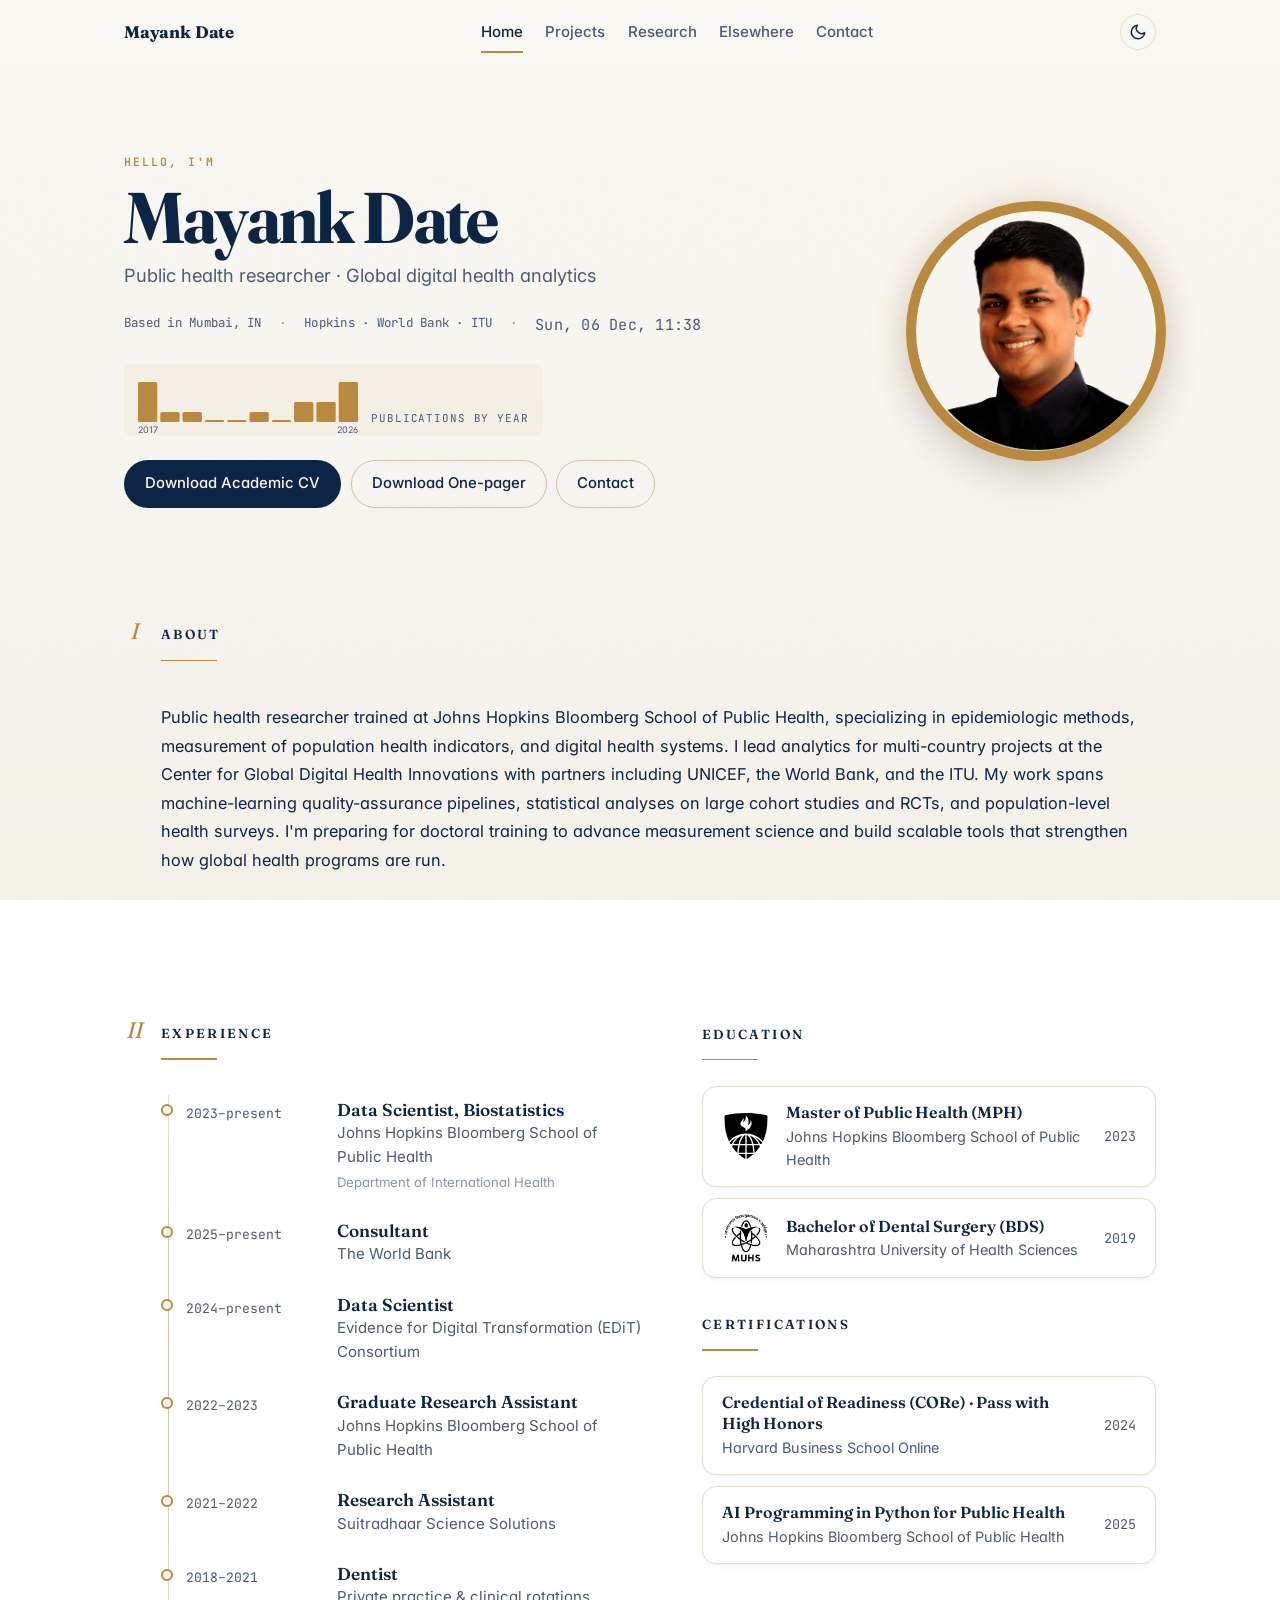
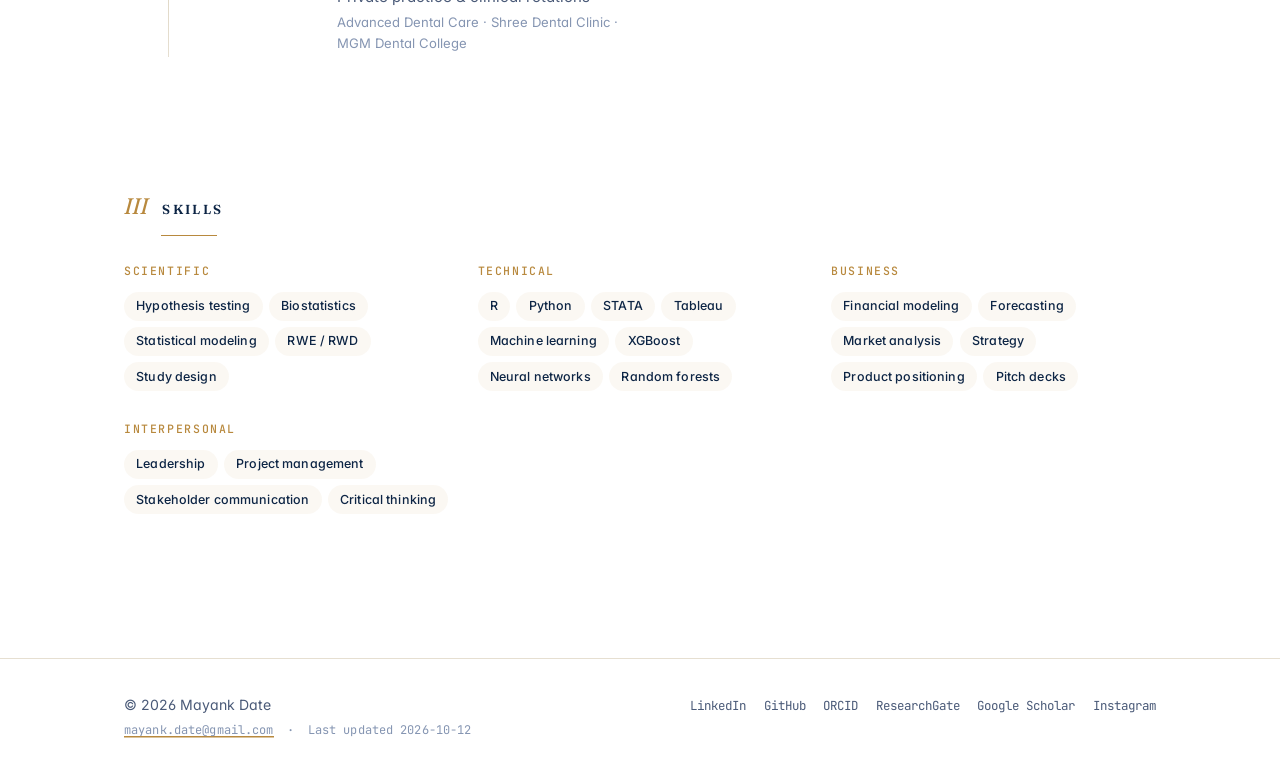
==== index.html @ 4f752826 "Elsewhere NEw" ====
<!doctype html>
<html lang="en" data-theme="auto">
<head>
  <meta charset="utf-8" />
  <meta name="viewport" content="width=device-width, initial-scale=1" />
  <title>Mayank Date · Public health researcher · Global digital health analytics</title>
  <meta name="description" content="Public health researcher · Global digital health analytics" />

  <!-- OpenGraph / social -->
  <meta property="og:title" content="Mayank Date" />
  <meta property="og:description" content="Public health researcher · Global digital health analytics" />
  <meta property="og:type" content="profile" />
  <meta property="og:url" content="https://mayankdate.github.io" />

  <!-- Favicon: SVG preferred (crisp at any size), .ico fallback, Apple touch -->
  <link rel="icon" type="image/svg+xml" href="/assets/favicon.svg" />
  <link rel="icon" type="image/x-icon" href="/assets/favicon.ico" sizes="any" />
  <link rel="apple-touch-icon" href="/assets/apple-touch-icon.png" />
  <meta name="theme-color" content="#0D2545" />

  <!-- Fonts: Fraunces (serif) + Inter (sans) + JetBrains Mono (metadata) -->
  <link rel="preconnect" href="https://fonts.googleapis.com" />
  <link rel="preconnect" href="https://fonts.gstatic.com" crossorigin />
  <link href="https://fonts.googleapis.com/css2?family=Fraunces:ital,opsz,wght,SOFT,WONK@0,9..144,400;0,9..144,600;0,9..144,700;1,9..144,400&family=Inter:wght@400;500;600;700&family=JetBrains+Mono:wght@400;500&display=swap" rel="stylesheet" />

  <link rel="stylesheet" href="/static/style.css" />
  <!-- Prevent light-mode flash on first paint -->
  <script>
    (function () {
      try {
        var saved = localStorage.getItem('theme');
        if (saved === 'light' || saved === 'dark') {
          document.documentElement.setAttribute('data-theme', saved);
        }
      } catch (e) {}
    })();
  </script>
</head>
<body>

  <header class="site-header">
    <div class="container header-row">
      <a class="brand" href="/">Mayank Date</a>
      <nav class="nav" aria-label="Primary">
        <a href="/" aria-current="page">Home</a>
        <a href="/projects.html" >Projects</a>
        <a href="/research.html" >Research</a>
        <a href="/elsewhere.html" >Elsewhere</a>
        <a href="/contact.html" >Contact</a>
      </nav>
      <button class="theme-toggle" type="button" aria-label="Toggle color theme" title="Toggle color theme">
        <svg class="icon-sun" width="18" height="18" viewBox="0 0 24 24" fill="none" stroke="currentColor" stroke-width="2" stroke-linecap="round" stroke-linejoin="round" aria-hidden="true"><circle cx="12" cy="12" r="4"/><path d="M12 2v2M12 20v2M4.93 4.93l1.41 1.41M17.66 17.66l1.41 1.41M2 12h2M20 12h2M4.93 19.07l1.41-1.41M17.66 6.34l1.41-1.41"/></svg>
        <svg class="icon-moon" width="18" height="18" viewBox="0 0 24 24" fill="none" stroke="currentColor" stroke-width="2" stroke-linecap="round" stroke-linejoin="round" aria-hidden="true"><path d="M21 12.79A9 9 0 1 1 11.21 3 7 7 0 0 0 21 12.79z"/></svg>
      </button>
    </div>
  </header>

  <main>

<section class="hero container">
  <div class="hero-text">
    <p class="eyebrow">Hello, I'm</p>
    <h1 class="display">Mayank Date</h1>
    <p class="lede">Public health researcher · Global digital health analytics</p>
    <div class="hero-meta">
      <span>Based in Mumbai, IN</span>
      <span class="dot">·</span>
      <span>Hopkins · World Bank · ITU</span>
        <span class="dot">·</span>
        <span class="live-clock" data-tz="Asia/Kolkata">—</span>
    </div>
      <div class="sparkline" aria-label="Publications per year">
        <svg width="220" height="50" viewBox="0 0 220 50" xmlns="http://www.w3.org/2000/svg"><title>Publications by year, 2017–2026</title><rect x="0.0" y="10.0" width="19.3" height="40.0" rx="1.5" fill="var(--gold)"/><rect x="22.3" y="40.0" width="19.3" height="10.0" rx="1.5" fill="var(--gold)"/><rect x="44.6" y="40.0" width="19.3" height="10.0" rx="1.5" fill="var(--gold)"/><rect x="66.9" y="48.0" width="19.3" height="2.0" rx="1.5" fill="var(--gold)"/><rect x="89.2" y="48.0" width="19.3" height="2.0" rx="1.5" fill="var(--gold)"/><rect x="111.5" y="40.0" width="19.3" height="10.0" rx="1.5" fill="var(--gold)"/><rect x="133.8" y="48.0" width="19.3" height="2.0" rx="1.5" fill="var(--gold)"/><rect x="156.1" y="30.0" width="19.3" height="20.0" rx="1.5" fill="var(--gold)"/><rect x="178.4" y="30.0" width="19.3" height="20.0" rx="1.5" fill="var(--gold)"/><rect x="200.7" y="10.0" width="19.3" height="40.0" rx="1.5" fill="var(--gold)"/><text x="0" y="61" font-size="9" fill="var(--text-muted)" font-family="Inter, sans-serif">2017</text><text x="220" y="61" text-anchor="end" font-size="9" fill="var(--text-muted)" font-family="Inter, sans-serif">2026</text></svg>
        <span class="sparkline-caption">Publications by year</span>
      </div>
    <div class="hero-cta">
        <a class="btn btn-primary"
           href="assets/Mayank Date_Academic_CV_Full.pdf" download>Download Academic CV</a>
        <a class="btn btn-ghost"
           href="assets/Mayank Date_Resume_1page.pdf" download>Download One-pager</a>
      <a class="btn btn-ghost" href="/contact.html">Contact</a>
    </div>
  </div>
  <div class="hero-photo">
    <img src="assets/photo_noring.png" alt="Portrait of Mayank Date" />
  </div>
</section>

<section class="section container">
  <h2 class="section-h">About</h2>
  <div class="rule-gold"></div>
  <div class="about-box">
    <div class="prose"><p>Public health researcher trained at Johns Hopkins Bloomberg School of Public Health, specializing in epidemiologic methods, measurement of population health indicators, and digital health systems. I lead analytics for multi-country projects at the Center for Global Digital Health Innovations with partners including UNICEF, the World Bank, and the ITU. My work spans machine-learning quality-assurance pipelines, statistical analyses on large cohort studies and RCTs, and population-level health surveys. I'm preparing for doctoral training to advance measurement science and build scalable tools that strengthen how global health programs are run.</p></div>
  </div>
</section>

<section class="section container home-split">
  <div class="home-split-main">
    <h2 class="section-h">Experience</h2>
    <div class="rule-gold"></div>
    <ol class="timeline">
        <li class="timeline-item">
          <span class="timeline-dot" aria-hidden="true"></span>
          <div class="timeline-years">
            2023–present          </div>
          <div class="timeline-body">
            <div class="timeline-role">Data Scientist, Biostatistics</div>
            <div class="timeline-org">Johns Hopkins Bloomberg School of Public Health</div>
              <div class="timeline-sub">Department of International Health</div>
          </div>
        </li>
        <li class="timeline-item">
          <span class="timeline-dot" aria-hidden="true"></span>
          <div class="timeline-years">
            2025–present          </div>
          <div class="timeline-body">
            <div class="timeline-role">Consultant</div>
            <div class="timeline-org">The World Bank</div>
          </div>
        </li>
        <li class="timeline-item">
          <span class="timeline-dot" aria-hidden="true"></span>
          <div class="timeline-years">
            2024–present          </div>
          <div class="timeline-body">
            <div class="timeline-role">Data Scientist</div>
            <div class="timeline-org">Evidence for Digital Transformation (EDiT) Consortium</div>
          </div>
        </li>
        <li class="timeline-item">
          <span class="timeline-dot" aria-hidden="true"></span>
          <div class="timeline-years">
            2022–2023          </div>
          <div class="timeline-body">
            <div class="timeline-role">Graduate Research Assistant</div>
            <div class="timeline-org">Johns Hopkins Bloomberg School of Public Health</div>
          </div>
        </li>
        <li class="timeline-item">
          <span class="timeline-dot" aria-hidden="true"></span>
          <div class="timeline-years">
            2021–2022          </div>
          <div class="timeline-body">
            <div class="timeline-role">Research Assistant</div>
            <div class="timeline-org">Suitradhaar Science Solutions</div>
          </div>
        </li>
        <li class="timeline-item">
          <span class="timeline-dot" aria-hidden="true"></span>
          <div class="timeline-years">
            2018–2021          </div>
          <div class="timeline-body">
            <div class="timeline-role">Dentist</div>
            <div class="timeline-org">Private practice & clinical rotations</div>
              <div class="timeline-sub">Advanced Dental Care · Shree Dental Clinic · MGM Dental College</div>
          </div>
        </li>
    </ol>
  </div>

  <aside class="home-split-side">
    <h2 class="section-h">Education</h2>
    <div class="rule-gold"></div>
    <ul class="cred-list">
        <li class="cred">
          <div class="cred-logo invert-on-dark">
            <img src="assets/logos/jhu-shield-black.svg" alt="" />
          </div>
          <div class="cred-body">
            <div class="cred-title">Master of Public Health (MPH)</div>
            <div class="cred-inst">Johns Hopkins Bloomberg School of Public Health</div>
          </div>
          <div class="cred-year">2023</div>
        </li>
        <li class="cred">
          <div class="cred-logo invert-on-dark">
            <img src="assets/logos/muhs-black.png" alt="" />
          </div>
          <div class="cred-body">
            <div class="cred-title">Bachelor of Dental Surgery (BDS)</div>
            <div class="cred-inst">Maharashtra University of Health Sciences</div>
          </div>
          <div class="cred-year">2019</div>
        </li>
    </ul>

    <h2 class="section-h section-h-spaced">Certifications</h2>
    <div class="rule-gold"></div>
    <ul class="cred-list cred-list-nologo">
        <li class="cred">
          <div class="cred-body">
            <div class="cred-title">Credential of Readiness (CORe) · Pass with High Honors</div>
            <div class="cred-inst">Harvard Business School Online</div>
          </div>
          <div class="cred-year">2024</div>
        </li>
        <li class="cred">
          <div class="cred-body">
            <div class="cred-title">AI Programming in Python for Public Health</div>
            <div class="cred-inst">Johns Hopkins Bloomberg School of Public Health</div>
          </div>
          <div class="cred-year">2025</div>
        </li>
    </ul>
  </aside>
</section>

<section class="section container">
  <h2 class="section-h">Skills</h2>
  <div class="rule-gold"></div>
  <div class="skills-grid">
      <div class="skills-group">
        <h3 class="skills-group-h">Scientific</h3>
        <ul class="chips">
            <li class="chip">Hypothesis testing</li>
            <li class="chip">Biostatistics</li>
            <li class="chip">Statistical modeling</li>
            <li class="chip">RWE / RWD</li>
            <li class="chip">Study design</li>
        </ul>
      </div>
      <div class="skills-group">
        <h3 class="skills-group-h">Technical</h3>
        <ul class="chips">
            <li class="chip">R</li>
            <li class="chip">Python</li>
            <li class="chip">STATA</li>
            <li class="chip">Tableau</li>
            <li class="chip">Machine learning</li>
            <li class="chip">XGBoost</li>
            <li class="chip">Neural networks</li>
            <li class="chip">Random forests</li>
        </ul>
      </div>
      <div class="skills-group">
        <h3 class="skills-group-h">Business</h3>
        <ul class="chips">
            <li class="chip">Financial modeling</li>
            <li class="chip">Forecasting</li>
            <li class="chip">Market analysis</li>
            <li class="chip">Strategy</li>
            <li class="chip">Product positioning</li>
            <li class="chip">Pitch decks</li>
        </ul>
      </div>
      <div class="skills-group">
        <h3 class="skills-group-h">Interpersonal</h3>
        <ul class="chips">
            <li class="chip">Leadership</li>
            <li class="chip">Project management</li>
            <li class="chip">Stakeholder communication</li>
            <li class="chip">Critical thinking</li>
        </ul>
      </div>
  </div>
</section>


  </main>

  <footer class="site-footer">
    <div class="container footer-row">
      <div class="footer-left">
        <div>&copy; 2026 Mayank Date</div>
        <div class="footer-meta">
          <a href="mailto:mayank.date@gmail.com">mayank.date@gmail.com</a>
          <span class="dot">·</span>
          <span>Last updated 2026-10-12</span>
        </div>
      </div>
      <nav class="footer-socials" aria-label="Social">
          <a href="https://linkedin.com/in/mayankdate" target="_blank" rel="me noopener noreferrer" aria-label="LinkedIn">LinkedIn</a>
          <a href="https://github.com/mayankdate" target="_blank" rel="me noopener noreferrer" aria-label="GitHub">GitHub</a>
          <a href="https://orcid.org/0009-0001-0863-5428" target="_blank" rel="me noopener noreferrer" aria-label="ORCID">ORCID</a>
          <a href="https://www.researchgate.net/profile/Mayank-Date" target="_blank" rel="me noopener noreferrer" aria-label="ResearchGate">ResearchGate</a>
          <a href="https://scholar.google.com/citations?user=mayankdate" target="_blank" rel="me noopener noreferrer" aria-label="Google Scholar">Google Scholar</a>
          <a href="https://www.instagram.com/mayank.date" target="_blank" rel="me noopener noreferrer" aria-label="Instagram">Instagram</a>
      </nav>
    </div>
  </footer>

  <script src="/static/theme.js"></script>
  <script src="/static/clock.js"></script>
  <script>
    // Scroll-aware header: adds a hairline border once scrolled past the top.
    (function () {
      var hdr = document.querySelector('.site-header');
      if (!hdr) return;
      function onScroll() {
        if (window.scrollY > 8) hdr.classList.add('is-scrolled');
        else hdr.classList.remove('is-scrolled');
      }
      onScroll();
      window.addEventListener('scroll', onScroll, { passive: true });
    })();
  </script>
</body>
</html>
---- static/style.css ----
/* ==========================================================================
   mayankdate.github.io  —  design system (v2 · editorial tech)
   Serif-forward with mono metadata and quiet gold throughlines.
   Fraunces (display + headings + author) · Inter (body + UI) · JetBrains Mono
   (metadata — years, labels, numeric data, DOIs).
   Hopkins-adjacent navy & cream, warm bronze gold accent.
   ========================================================================== */

/* ---------- COLOR + TOKEN SYSTEM ----------------------------------------- */

:root {
  /* Light mode (default) */
  --bg:            #FAF8F3;
  --bg-grad-top:   #FBF9F4;
  --bg-grad-bot:   #F6F3EB;
  --surface:      #FFFFFF;
  --surface-sunk: #F3EFE4;
  --text:         #0D2545;
  --text-muted:   #4A5A78;
  --text-faint:   #8595B2;
  --gold:         #B8893E;
  --gold-deep:    #8E6929;
  --gold-soft:    rgba(184, 137, 62, 0.14);
  --gold-ghost:   rgba(184, 137, 62, 0.06);
  --green:        #2E6B4F;
  --green-soft:   rgba(46, 107, 79, 0.12);
  --rule:         #E6DFD1;
  --rule-strong:  #CFC3A6;
  --card-shadow:  0 1px 2px rgba(13, 37, 69, 0.04),
                  0 2px 8px rgba(13, 37, 69, 0.03);
  --card-shadow-hover:
                  0 1px 2px rgba(13, 37, 69, 0.06),
                  0 8px 24px rgba(13, 37, 69, 0.08),
                  0 0 0 1px var(--gold);

  /* Fonts */
  --serif: "Fraunces", "Source Serif Pro", Georgia, serif;
  --sans:  "Inter", -apple-system, BlinkMacSystemFont, "Segoe UI", sans-serif;
  --mono:  "JetBrains Mono", ui-monospace, "SF Mono", Menlo, Consolas, monospace;

  /* Layout */
  --container-w:  1080px;
  --radius:       14px;
  --radius-sm:    8px;
  --radius-lg:    20px;

  /* Rhythm */
  --section-y:    4rem;
}

:root[data-theme="dark"] {
  --bg:           #0D1829;
  --bg-grad-top:  #10203A;
  --bg-grad-bot:  #0A1424;
  --surface:      #15243E;
  --surface-sunk: #0F1C32;
  --text:         #F2EEE5;
  --text-muted:   #A5B4CC;
  --text-faint:   #6B7B99;
  --gold:         #E4B86B;
  --gold-deep:    #C99A4A;
  --gold-soft:    rgba(228, 184, 107, 0.14);
  --gold-ghost:   rgba(228, 184, 107, 0.07);
  --green:        #5EA67E;
  --green-soft:   rgba(94, 166, 126, 0.14);
  --rule:         #243655;
  --rule-strong:  #3A507A;
  --card-shadow:  0 1px 2px rgba(0, 0, 0, 0.3),
                  0 2px 10px rgba(0, 0, 0, 0.22);
  --card-shadow-hover:
                  0 2px 4px rgba(0, 0, 0, 0.35),
                  0 12px 32px rgba(0, 0, 0, 0.35),
                  0 0 0 1px var(--gold);
}

@media (prefers-color-scheme: dark) {
  :root[data-theme="auto"] {
    --bg:           #0D1829;
    --bg-grad-top:  #10203A;
    --bg-grad-bot:  #0A1424;
    --surface:      #15243E;
    --surface-sunk: #0F1C32;
    --text:         #F2EEE5;
    --text-muted:   #A5B4CC;
    --text-faint:   #6B7B99;
    --gold:         #E4B86B;
    --gold-deep:    #C99A4A;
    --gold-soft:    rgba(228, 184, 107, 0.14);
    --gold-ghost:   rgba(228, 184, 107, 0.07);
    --green:        #5EA67E;
    --green-soft:   rgba(94, 166, 126, 0.14);
    --rule:         #243655;
    --rule-strong:  #3A507A;
    --card-shadow:  0 1px 2px rgba(0, 0, 0, 0.3),
                    0 2px 10px rgba(0, 0, 0, 0.22);
    --card-shadow-hover:
                    0 2px 4px rgba(0, 0, 0, 0.35),
                    0 12px 32px rgba(0, 0, 0, 0.35),
                    0 0 0 1px var(--gold);
  }
}

/* ---------- RESET + GLOBAL ----------------------------------------------- */

*, *::before, *::after { box-sizing: border-box; }
html, body { margin: 0; padding: 0; }
html { scroll-behavior: smooth; }

body {
  min-height: 100vh;
  background:
    /* Very subtle grain — barely perceptible, adds paper feel */
    url("data:image/svg+xml;utf8,<svg xmlns='http://www.w3.org/2000/svg' width='140' height='140'><filter id='n'><feTurbulence type='fractalNoise' baseFrequency='0.95' numOctaves='2' stitchTiles='stitch'/><feColorMatrix values='0 0 0 0 0.08  0 0 0 0 0.08  0 0 0 0 0.1  0 0 0 0.028 0'/></filter><rect width='140' height='140' filter='url(%23n)'/></svg>"),
    linear-gradient(180deg, var(--bg-grad-top) 0%, var(--bg) 40%, var(--bg-grad-bot) 100%);
  background-attachment: fixed;
  color: var(--text);
  font-family: var(--sans);
  font-size: 16px;
  line-height: 1.6;
  font-feature-settings: "ss01", "cv11";
  -webkit-font-smoothing: antialiased;
  -moz-osx-font-smoothing: grayscale;
}

img { max-width: 100%; display: block; }
ul, ol { margin: 0; padding: 0; list-style: none; }
h1, h2, h3, h4 { margin: 0; }
::selection { background: var(--gold-soft); color: var(--text); }

/* Animated underline on text links by default (not nav, not buttons) */
a {
  color: var(--text);
  text-decoration: none;
  background-image: linear-gradient(var(--gold), var(--gold));
  background-position: 0 100%;
  background-repeat: no-repeat;
  background-size: 100% 1.5px;
  transition: color 150ms, background-size 220ms ease;
}
a:hover {
  color: var(--gold);
  background-size: 100% 2.5px;
}
/* Opt-out helpers */
a.no-underline, .nav a, .brand, .btn, .link-row a, .profile-link-btn,
.writing-link, .footer-socials a, .theme-toggle, .carousel-dots a,
.chip, .social-btn, .cta-anchor {
  background-image: none;
}

/* ---------- LAYOUT ------------------------------------------------------- */

.container {
  max-width: var(--container-w);
  margin: 0 auto;
  padding: 0 24px;
}

main { min-height: 50vh; }

/* ---------- TYPOGRAPHY --------------------------------------------------- */

.display {
  font-family: var(--serif);
  font-weight: 700;
  font-size: clamp(2.6rem, 1.6rem + 3.6vw, 4.8rem);
  line-height: 1.02;
  letter-spacing: -0.025em;
  text-wrap: balance;
  margin: 0 0 .5rem;
  font-variation-settings: "SOFT" 25, "WONK" 0, "opsz" 144;
}

.lede {
  color: var(--text-muted);
  font-size: 1.14rem;
  line-height: 1.5;
  margin: 0 0 1.5rem;
  max-width: 60ch;
  text-wrap: balance;
}

.eyebrow {
  text-transform: uppercase;
  letter-spacing: 0.18em;
  font-size: 0.72rem;
  color: var(--gold);
  font-weight: 600;
  margin: 0 0 .6rem;
  font-family: var(--mono);
}

/* ----- Section headings: numbered + mono -------------------------------- */

main { counter-reset: section; }
.section-h {
  counter-increment: section;
  font-family: var(--serif);
  font-weight: 600;
  font-size: 0.82rem;
  text-transform: uppercase;
  letter-spacing: 0.18em;
  color: var(--text);
  margin: 0 0 .9rem;
  display: flex;
  align-items: baseline;
  gap: .9rem;
}
.section-h::before {
  content: counter(section, upper-roman);
  font-family: var(--serif);
  font-style: italic;
  font-weight: 400;
  font-size: 1.4rem;
  color: var(--gold);
  letter-spacing: 0;
  text-transform: none;
  line-height: 1;
  min-width: 1.4rem;
  text-align: center;
}

.section-h-spaced { margin-top: 2.2rem; }
/* Don't number the "sub-headings" (Certifications under Education etc) */
.home-split-side .section-h { counter-increment: none; }
.home-split-side .section-h::before { content: none; }

.rule-gold {
  width: 56px;
  height: 1.5px;
  background: var(--gold);
  margin: 0 0 1.6rem 2.3rem;    /* indent to align under the heading text */
  border: 0;
}
.home-split-side .rule-gold { margin-left: 0; }

/* Prose body */
.prose {
  max-width: 68ch;
  font-size: 1.02rem;
  line-height: 1.75;
  color: var(--text);
}
.prose a {
  color: var(--text);
  background-image: linear-gradient(var(--gold), var(--gold));
  background-position: 0 100%;
  background-repeat: no-repeat;
  background-size: 100% 1.5px;
}
.prose a:hover {
  color: var(--gold);
  background-size: 100% 2.5px;
}
.prose strong { color: var(--text); font-weight: 700; }

/* ---------- HEADER / NAV ------------------------------------------------- */

.site-header {
  position: sticky;
  top: 0;
  z-index: 50;
  background: color-mix(in oklab, var(--bg) 85%, transparent);
  backdrop-filter: saturate(140%) blur(10px);
  -webkit-backdrop-filter: saturate(140%) blur(10px);
  border-bottom: 1px solid transparent;
  transition: border-color 220ms, background 220ms;
}
.site-header.is-scrolled { border-bottom-color: var(--rule); }

.header-row {
  display: flex;
  align-items: center;
  justify-content: space-between;
  gap: 1rem;
  padding: 14px 24px;
}

.brand {
  font-family: var(--serif);
  font-weight: 700;
  font-size: 1.05rem;
  text-decoration: none;
  letter-spacing: -0.01em;
  color: var(--text);
}

.nav {
  display: flex;
  gap: 1.4rem;
  flex-wrap: wrap;
}
.nav a {
  position: relative;
  text-decoration: none;
  font-weight: 500;
  color: var(--text-muted);
  font-size: 0.94rem;
  padding: .3rem 0;
  transition: color 150ms;
}
.nav a::after {
  content: "";
  position: absolute;
  left: 0;
  right: auto;
  bottom: -4px;
  height: 2px;
  width: 0;
  background: var(--gold);
  transition: width 200ms ease;
}
.nav a:hover,
.nav a[aria-current="page"] {
  color: var(--text);
}
.nav a:hover::after,
.nav a[aria-current="page"]::after {
  width: 100%;
}

@media (max-width: 520px) {
  .brand { display: none; }
  .nav { gap: 1rem; }
  .nav a { font-size: 0.88rem; }
}

.theme-toggle {
  background: transparent;
  border: 1px solid var(--rule);
  color: var(--text);
  width: 36px;
  height: 36px;
  border-radius: 50%;
  display: inline-flex;
  align-items: center;
  justify-content: center;
  cursor: pointer;
  transition: border-color 150ms, color 150ms, transform 200ms;
}
.theme-toggle:hover {
  border-color: var(--gold);
  color: var(--gold);
  transform: rotate(15deg);
}
.theme-toggle .icon-sun { display: none; }
.theme-toggle .icon-moon { display: inline-block; }
:root[data-theme="dark"] .theme-toggle .icon-sun { display: inline-block; }
:root[data-theme="dark"] .theme-toggle .icon-moon { display: none; }
@media (prefers-color-scheme: dark) {
  :root[data-theme="auto"] .theme-toggle .icon-sun { display: inline-block; }
  :root[data-theme="auto"] .theme-toggle .icon-moon { display: none; }
}

/* ---------- HERO --------------------------------------------------------- */

.hero {
  display: grid;
  grid-template-columns: 1fr 240px;
  gap: 3.5rem;
  align-items: center;
  padding: 5.5rem 24px 3rem;
}
.hero-text { min-width: 0; }
.hero-photo img {
  width: 240px;
  height: 240px;
  border-radius: 50%;
  object-fit: cover;
  box-shadow:
    0 0 0 10px var(--gold),
    0 0 44px 0 color-mix(in oklab, var(--gold) 45%, transparent),
    0 20px 48px rgba(13, 37, 69, 0.18);
}
.hero-meta {
  display: flex;
  flex-wrap: wrap;
  gap: .4rem 1.1rem;
  margin: 1.2rem 0 1.4rem;
  color: var(--text-muted);
  font-family: var(--mono);
  font-size: 0.78rem;
  letter-spacing: 0.02em;
}
.hero-meta span { white-space: nowrap; }
.hero-meta .dot { color: var(--text-faint); }
.hero-cta {
  display: flex;
  gap: .6rem;
  flex-wrap: wrap;
  margin-top: 1.5rem;
}

@media (max-width: 760px) {
  .hero { grid-template-columns: 1fr; gap: 2rem; padding-top: 3rem; }
  .hero-photo { order: -1; }
  .hero-photo img { width: 150px; height: 150px; }
  .hero-photo img { box-shadow: 0 0 0 7px var(--gold), 0 0 24px 0 color-mix(in oklab, var(--gold) 40%, transparent); }
}

/* ---------- SPARKLINE ---------------------------------------------------- */

.sparkline {
  display: inline-flex;
  align-items: baseline;
  gap: .8rem;
  padding: .5rem .9rem;
  background: var(--gold-ghost);
  border-radius: var(--radius-sm);
  margin: .25rem 0 0;
}
.sparkline svg { display: block; overflow: visible; }
.sparkline-caption {
  font-family: var(--mono);
  font-size: 0.68rem;
  color: var(--text-muted);
  letter-spacing: 0.08em;
  text-transform: uppercase;
}

/* ---------- BUTTONS ------------------------------------------------------ */

.btn {
  display: inline-flex;
  align-items: center;
  gap: .5rem;
  padding: .72rem 1.25rem;
  border-radius: 999px;
  font-weight: 500;
  font-size: 0.93rem;
  text-decoration: none;
  border: 1px solid transparent;
  cursor: pointer;
  transition: background 180ms, color 180ms, border-color 180ms, transform 180ms;
}
.btn-primary {
  background: var(--text);
  color: var(--bg);
}
.btn-primary:hover { background: var(--gold); color: var(--text); transform: translateY(-1px); }
.btn-ghost {
  background: transparent;
  color: var(--text);
  border-color: var(--rule-strong);
}
.btn-ghost:hover { border-color: var(--gold); color: var(--gold); transform: translateY(-1px); }
.btn-sm { padding: .4rem .9rem; font-size: 0.83rem; }
.btn-block { width: 100%; justify-content: center; }

/* ---------- SECTIONS ----------------------------------------------------- */

.section { padding: var(--section-y) 24px; }
.page-header { padding: 5rem 24px 1.5rem; }

/* ---------- TIMELINE ----------------------------------------------------- */

.timeline {
  position: relative;
  padding-left: 1.6rem;
  margin: 0;
}
.timeline::before {
  content: "";
  position: absolute;
  left: 7px;
  top: 10px;
  bottom: 10px;
  width: 1.5px;
  background: linear-gradient(180deg, var(--rule), var(--rule-strong), var(--rule));
}
.timeline-item {
  position: relative;
  display: grid;
  grid-template-columns: 130px 1fr;
  gap: 1.3rem;
  padding: .85rem 0;
  transition: transform 220ms;
}
.timeline-item:hover { transform: translateX(2px); }
.timeline-item:hover .timeline-dot {
  background: var(--gold);
  box-shadow: 0 0 0 4px var(--gold-soft);
}
.timeline-dot {
  position: absolute;
  left: -1.6rem;
  top: 1.2rem;
  width: 12px;
  height: 12px;
  border-radius: 50%;
  background: var(--bg);
  border: 2px solid var(--gold);
  transition: background 220ms, box-shadow 220ms;
}
.timeline-years {
  color: var(--text-muted);
  font-family: var(--mono);
  font-variant-numeric: tabular-nums;
  font-size: 0.82rem;
  letter-spacing: 0;
  padding-top: .25rem;
  white-space: nowrap;
}
.timeline-role {
  font-family: var(--serif);
  font-weight: 600;
  font-size: 1.08rem;
  line-height: 1.3;
  color: var(--text);
}
.timeline-org {
  color: var(--text-muted);
  font-size: 0.94rem;
}
.timeline-sub {
  color: var(--text-faint);
  font-size: 0.82rem;
  margin-top: .15rem;
}

@media (max-width: 540px) {
  .timeline-item { grid-template-columns: 1fr; gap: .2rem; }
}

/* ---------- CREDENTIALS (Education / Certifications) --------------------- */

.cred-list { display: flex; flex-direction: column; gap: .7rem; }

.cred {
  display: grid;
  grid-template-columns: 48px 1fr auto;
  gap: 1rem;
  align-items: center;
  background: var(--surface);
  border: 1px solid var(--rule);
  border-radius: var(--radius);
  padding: .95rem 1.2rem;
  box-shadow: var(--card-shadow);
  transition: border-color 180ms, transform 180ms;
}
.cred:hover { border-color: var(--gold); transform: translateY(-1px); }
.cred-list-nologo .cred { grid-template-columns: 1fr auto; }

.cred-logo {
  width: 48px;
  height: 48px;
  display: inline-flex;
  align-items: center;
  justify-content: center;
}
.cred-logo img {
  max-width: 100%;
  max-height: 100%;
  object-fit: contain;
}
:root[data-theme="dark"] .cred-logo.invert-on-dark img,
:root[data-theme="dark"] .profile-link-icon.invert-on-dark img {
  filter: invert(.95) hue-rotate(180deg) brightness(1.1);
}
@media (prefers-color-scheme: dark) {
  :root[data-theme="auto"] .cred-logo.invert-on-dark img,
  :root[data-theme="auto"] .profile-link-icon.invert-on-dark img {
    filter: invert(.95) hue-rotate(180deg) brightness(1.1);
  }
}

.cred-title {
  font-family: var(--serif);
  font-weight: 600;
  font-size: 1rem;
  line-height: 1.3;
}
.cred-inst { color: var(--text-muted); font-size: 0.9rem; margin-top: .1rem; }
.cred-year {
  color: var(--text-muted);
  font-family: var(--mono);
  font-variant-numeric: tabular-nums;
  font-size: 0.84rem;
}

/* ---------- SKILLS ------------------------------------------------------- */

.skills-grid {
  display: grid;
  grid-template-columns: repeat(auto-fit, minmax(240px, 1fr));
  gap: 1.8rem;
}
.skills-group-h {
  font-family: var(--mono);
  font-weight: 500;
  font-size: 0.72rem;
  text-transform: uppercase;
  letter-spacing: 0.14em;
  color: var(--gold);
  margin: 0 0 .7rem;
}

/* ---------- CHIPS -------------------------------------------------------- */

.chips { display: flex; flex-wrap: wrap; gap: .4rem; }
.chip {
  display: inline-flex;
  align-items: center;
  padding: .22rem .7rem;
  background: var(--gold-ghost);
  border: 1px solid transparent;
  color: var(--text);
  border-radius: 999px;
  font-size: 0.78rem;
  font-weight: 500;
  letter-spacing: 0.01em;
}
.chips-sm .chip { font-size: 0.72rem; padding: .14rem .55rem; }

.chip-work      { background: color-mix(in oklab, var(--text) 7%, transparent); color: var(--text); }
.chip-research  { background: var(--green-soft); color: var(--green); }
.chip-personal  { background: transparent; border-color: var(--rule-strong); color: var(--text-muted); }
.chip-idea      { background: transparent; border-color: var(--gold); color: var(--gold); }
.chip-vibecoded { background: var(--gold-soft); color: var(--gold-deep); }
:root[data-theme="dark"] .chip-vibecoded { color: var(--gold); }

.chip-type {
  background: transparent;
  border-color: var(--rule-strong);
  color: var(--text-muted);
  font-family: var(--mono);
  font-weight: 500;
  font-size: 0.68rem;
  letter-spacing: 0.04em;
  text-transform: uppercase;
}
.chip-award {
  background: var(--gold-soft);
  color: var(--gold-deep);
  font-weight: 600;
  border-color: var(--gold);
}
:root[data-theme="dark"] .chip-award { color: var(--gold); }

/* ---------- CARDS (Projects) -------------------------------------------- */

.card-grid {
  display: grid;
  grid-template-columns: repeat(auto-fit, minmax(320px, 1fr));
  gap: 1.3rem;
}
.card {
  position: relative;
  background: var(--surface);
  border: 1px solid var(--rule);
  border-radius: var(--radius);
  padding: 1.4rem 1.5rem 1.3rem;
  box-shadow: var(--card-shadow);
  display: flex;
  flex-direction: column;
  gap: .85rem;
  transition: transform 240ms cubic-bezier(.2,.6,.2,1),
              box-shadow 240ms, border-color 240ms;
}
.card:hover {
  transform: translateY(-3px);
  box-shadow: var(--card-shadow-hover);
  border-color: transparent;
}
.card-head {
  display: flex;
  align-items: flex-start;
  justify-content: space-between;
  gap: 1rem;
}
.card-title {
  font-family: var(--serif);
  font-weight: 600;
  font-size: 1.18rem;
  margin: 0;
  line-height: 1.25;
  letter-spacing: -0.005em;
  text-wrap: balance;
}
.card-year {
  color: var(--text-muted);
  font-family: var(--mono);
  font-variant-numeric: tabular-nums;
  font-size: 0.78rem;
  padding: .18rem .5rem;
  background: var(--gold-ghost);
  border-radius: 999px;
  flex-shrink: 0;
}
.card-blurb { color: var(--text); font-size: 0.94rem; line-height: 1.65; margin: 0; }
.card-blurb p { margin: 0 0 .4em; }
.card-blurb p:last-child { margin-bottom: 0; }
.card-blurb strong {
  color: var(--gold-deep);
  font-weight: 700;
  letter-spacing: 0.02em;
  text-transform: uppercase;
  font-size: 0.82em;
}
:root[data-theme="dark"] .card-blurb strong { color: var(--gold); }
.card-blurb a {
  color: var(--text);
  background-image: linear-gradient(var(--gold), var(--gold));
  background-position: 0 100%;
  background-repeat: no-repeat;
  background-size: 100% 1.5px;
}
.card-blurb a:hover { color: var(--gold); background-size: 100% 2.5px; }

.group-desc { color: var(--text-muted); margin: 0 0 1.4rem 2.3rem; max-width: 68ch; }

.link-row {
  display: flex;
  flex-wrap: wrap;
  gap: 1.2rem;
  padding-top: .3rem;
  margin-top: auto;
}
.link-row a {
  text-decoration: none;
  color: var(--gold);
  font-family: var(--mono);
  font-weight: 500;
  font-size: 0.78rem;
  letter-spacing: 0.02em;
  position: relative;
  padding-right: .9rem;
}
.link-row a::after {
  content: "↗";
  position: absolute;
  right: 0;
  top: 0;
  font-family: var(--sans);
  transition: transform 180ms;
  display: inline-block;
}
.link-row a:hover { color: var(--gold-deep); }
.link-row a:hover::after { transform: translate(2px, -2px); }
:root[data-theme="dark"] .link-row a:hover { color: var(--gold); filter: brightness(1.1); }

/* ---------- PUBLICATIONS ------------------------------------------------- */

.pub-list {
  display: flex;
  flex-direction: column;
  gap: 1.3rem;
  counter-reset: pub;
  padding-left: 2.6rem;        /* room for hanging numbers */
}
.pub {
  position: relative;
  counter-increment: pub;
  padding: 1rem 0;
  border-bottom: 1px solid var(--rule);
}
.pub:last-child { border-bottom: 0; }
.pub::before {
  content: "[" counter(pub) "]";
  position: absolute;
  left: -2.6rem;
  top: 1.05rem;
  width: 2.2rem;
  text-align: left;
  font-family: var(--mono);
  font-size: 0.78rem;
  color: var(--gold);
  font-variant-numeric: tabular-nums;
}
.pub-citation {
  font-size: 0.98rem;
  line-height: 1.7;
}
.pub-authors { color: var(--text); }
.author-self {
  font-family: var(--serif);
  font-weight: 700;
  color: var(--gold);
  font-variant: all-small-caps;
  letter-spacing: 0.04em;
}
.pub-year, .pub-title, .pub-venue { color: var(--text); }
.pub-year { font-family: var(--mono); font-size: 0.9em; color: var(--text-muted); }
.pub-title { font-weight: 500; }
.pub-venue { font-style: italic; color: var(--text-muted); font-family: var(--serif); }
.pub-meta {
  display: flex;
  gap: .5rem;
  flex-wrap: wrap;
  margin-top: .6rem;
  align-items: center;
}
.pub-note { color: var(--text-muted); font-size: 0.86rem; font-style: italic; }

@media (max-width: 540px) {
  .pub-list { padding-left: 1.8rem; }
  .pub::before { left: -1.8rem; }
}

/* ---------- WRITING SECTION --------------------------------------------- */

.writing-list { display: flex; flex-direction: column; gap: 1rem; }
.writing-link {
  display: block;
  padding: 1.1rem 1.3rem;
  background: var(--surface);
  border: 1px solid var(--rule);
  border-radius: var(--radius);
  text-decoration: none;
  transition: border-color 180ms, transform 180ms;
}
.writing-link:hover { border-color: var(--gold); transform: translateY(-2px); }
.writing-title {
  font-family: var(--serif);
  font-weight: 600;
  font-size: 1.1rem;
  margin-bottom: .2rem;
  color: var(--text);
}
.writing-date { color: var(--text-muted); font-family: var(--mono); font-size: 0.78rem; }
.writing-excerpt { color: var(--text); margin: .4rem 0 .6rem; }
.writing-cta { color: var(--gold); font-size: 0.9rem; }

/* ---------- CONTACT — DESKTOP ------------------------------------------- */

.contact-desktop { padding: 5rem 24px; }
.contact-mobile { display: none; }

.contact-grid {
  display: grid;
  grid-template-columns: 1fr 340px;
  gap: 3.5rem;
  margin-top: 2rem;
  align-items: start;
}
.contact-photo img {
  width: 110px; height: 110px;
  border-radius: 50%;
  object-fit: cover;
  margin-bottom: 1.1rem;
  box-shadow:
    0 0 0 6px var(--gold),
    0 0 24px 0 color-mix(in oklab, var(--gold) 40%, transparent);
}
.contact-name {
  font-family: var(--serif);
  font-weight: 700;
  font-size: 1.6rem;
  letter-spacing: -0.015em;
}
.contact-title { color: var(--text-muted); margin-bottom: 1.5rem; }

.contact-list {
  display: flex;
  flex-direction: column;
  gap: .9rem;
}
.contact-list li {
  display: flex;
  flex-direction: column;
  gap: .15rem;
}
.contact-list a {
  color: var(--text);
  background-image: linear-gradient(var(--gold), var(--gold));
  background-position: 0 100%;
  background-repeat: no-repeat;
  background-size: 100% 1.5px;
}
.contact-list a:hover { color: var(--gold); background-size: 100% 2.5px; }

.contact-label {
  text-transform: uppercase;
  font-size: 0.68rem;
  letter-spacing: 0.14em;
  color: var(--gold);
  font-weight: 500;
  font-family: var(--mono);
}
.live-clock {
  font-family: var(--mono);
  font-variant-numeric: tabular-nums;
  font-size: 0.95rem;
}

/* QR card on desktop */
.qr-card {
  background: var(--surface);
  border: 1px solid var(--rule);
  border-radius: var(--radius);
  padding: 1.6rem;
  text-align: center;
  box-shadow: var(--card-shadow);
}
.qr-card img {
  width: 100%;
  max-width: 260px;
  margin: 0 auto 1rem;
  display: block;
  border-radius: 6px;
}
.qr-caption {
  font-family: var(--serif);
  font-weight: 600;
  margin-bottom: 1rem;
}

.social-buttons {
  display: flex;
  flex-direction: column;
  gap: .6rem;
  margin-top: 1.5rem;
}

/* ---------- RESEARCH PAGE HEADER ---------------------------------------- */

.research-header {
  display: flex;
  justify-content: space-between;
  align-items: flex-start;
  gap: 2rem;
  flex-wrap: wrap;
}
.research-header-text { flex: 1 1 420px; min-width: 0; }
.research-header-text .lede { margin-bottom: 0; }
.research-header-links {
  display: flex;
  flex-direction: column;
  gap: .55rem;
  padding-top: .5rem;
  min-width: 260px;
}

/* ---------- PROFILE LINK BUTTONS ---------------------------------------- */

.profile-link-btn {
  display: flex;
  align-items: center;
  gap: .9rem;
  padding: .75rem .95rem;
  background: var(--surface);
  border: 1px solid var(--rule);
  border-radius: var(--radius-sm);
  text-decoration: none;
  color: var(--text);
  transition: border-color 180ms, transform 180ms, box-shadow 180ms;
}
.profile-link-btn:hover {
  border-color: var(--gold);
  transform: translateX(3px);
  box-shadow: var(--card-shadow);
  color: var(--text);
}
.profile-link-icon {
  flex: 0 0 auto;
  width: 36px;
  height: 36px;
  border-radius: 50%;
  background: var(--gold-ghost);
  color: var(--gold);
  display: inline-flex;
  align-items: center;
  justify-content: center;
  font-family: var(--serif);
  font-weight: 700;
  font-size: 0.95rem;
}
.profile-link-icon img {
  width: 20px;
  height: 20px;
  object-fit: contain;
}
.profile-link-text { display: flex; flex-direction: column; gap: .05rem; min-width: 0; }
.profile-link-name {
  font-weight: 600;
  font-size: 0.95rem;
  letter-spacing: -0.005em;
}
.profile-link-sub {
  font-family: var(--mono);
  font-size: 0.7rem;
  color: var(--text-muted);
  letter-spacing: 0.02em;
}

/* ---------- HOME: ABOUT BOX + SPLIT LAYOUT ------------------------------ */

.about-box {
  max-height: 260px;
  overflow-y: auto;
  padding-right: 1rem;
  scrollbar-width: thin;
  scrollbar-color: var(--rule-strong) transparent;
  margin-left: 2.3rem;
}
.about-box::-webkit-scrollbar { width: 6px; }
.about-box::-webkit-scrollbar-track { background: transparent; }
.about-box::-webkit-scrollbar-thumb {
  background: var(--rule-strong);
  border-radius: 3px;
}
.about-box .prose { max-width: none; }

.home-split {
  display: grid;
  grid-template-columns: 1.15fr 1fr;
  gap: 3.5rem;
  align-items: start;
}
.home-split-main { min-width: 0; }
.home-split-side { min-width: 0; padding-top: .3rem; }
.home-split-main .timeline { margin-left: 2.3rem; }

@media (max-width: 820px) {
  .home-split { grid-template-columns: 1fr; gap: 1rem; }
  .about-box, .home-split-main .timeline { margin-left: 0; }
  .rule-gold { margin-left: 0; }
  .group-desc { margin-left: 0; }
  .section-h-spaced { margin-top: 2.5rem; }
}

/* ---------- CONTACT — MOBILE (business-card carousel) ------------------- */

@media (max-width: 760px) {
  .contact-desktop { display: none; }
  .contact-mobile { display: block; padding: 2rem 0; }
}

.carousel { margin: 1.5rem 0 1rem; position: relative; overflow: hidden; }
.carousel-track {
  display: flex;
  overflow-x: auto;
  scroll-snap-type: x mandatory;
  scrollbar-width: none;
  -webkit-overflow-scrolling: touch;
  gap: 16px;
  padding: 1rem 24px;
}
.carousel-track::-webkit-scrollbar { display: none; }

.bcard {
  flex: 0 0 85%;
  max-width: 360px;
  min-height: 520px;
  scroll-snap-align: center;
  background: var(--surface);
  border: 1px solid var(--rule);
  border-radius: 20px;
  padding: 1.9rem 1.6rem 1.6rem;
  box-shadow: var(--card-shadow);
  display: flex;
  flex-direction: column;
  gap: 1rem;
  position: relative;
}
.bcard::before {
  content: "";
  position: absolute;
  left: 1.6rem;
  top: 1.6rem;
  height: 2px;
  background: var(--gold);
  width: 36px;
}
.bcard-eyebrow {
  text-transform: uppercase;
  letter-spacing: 0.14em;
  font-size: 0.68rem;
  color: var(--gold);
  font-weight: 500;
  font-family: var(--mono);
  margin-top: 1rem;
}
.bcard-title {
  font-family: var(--serif);
  font-weight: 700;
  font-size: 1.5rem;
  margin: .3rem 0 .2rem;
  letter-spacing: -0.015em;
}
.bcard-subtitle { color: var(--text-muted); font-size: 0.9rem; }
.bcard-qr {
  flex: 1;
  display: flex;
  align-items: center;
  justify-content: center;
  background: white;
  border-radius: 10px;
  padding: 1rem;
}
.bcard-qr img { max-width: 220px; width: 100%; }
.bcard-footer {
  text-align: center;
  color: var(--text-muted);
  font-size: 0.84rem;
}

.carousel-dots {
  display: flex;
  gap: .4rem;
  justify-content: center;
  padding-top: .5rem;
}
.carousel-dots .dot {
  width: 7px; height: 7px;
  border-radius: 50%;
  background: var(--rule-strong);
  transition: background 180ms, width 180ms;
}
.carousel-dots .dot.active { background: var(--gold); width: 18px; border-radius: 4px; }

.contact-mobile-actions {
  display: flex;
  flex-direction: column;
  gap: .6rem;
  padding-top: 1rem;
  padding-bottom: 2rem;
}
.mobile-location {
  background: var(--surface);
  border: 1px solid var(--rule);
  border-radius: var(--radius);
  padding: 1rem 1.2rem;
  display: flex;
  flex-direction: column;
  gap: .2rem;
  margin-bottom: .6rem;
}
.live-clock-inline {
  color: var(--gold);
  font-weight: 600;
  margin-top: .3rem;
}

/* ---------- FOOTER ------------------------------------------------------- */

.site-footer {
  margin-top: 5rem;
  padding: 2.2rem 0 2.6rem;
  border-top: 1px solid var(--rule);
  font-size: 0.88rem;
  color: var(--text-muted);
}
.footer-row {
  display: flex;
  gap: 1.5rem;
  justify-content: space-between;
  flex-wrap: wrap;
  align-items: baseline;
}
.footer-meta {
  font-family: var(--mono);
  font-size: 0.75rem;
  margin-top: .25rem;
  color: var(--text-faint);
  letter-spacing: 0.01em;
}
.footer-meta .dot { margin: 0 .4rem; color: var(--text-faint); }
.footer-meta a { color: var(--text-faint); }
.footer-meta a:hover { color: var(--gold); }
.footer-socials {
  display: flex;
  gap: 1.1rem;
  flex-wrap: wrap;
  font-family: var(--mono);
  font-size: 0.78rem;
}
.footer-socials a { color: var(--text-muted); text-decoration: none; }
.footer-socials a:hover { color: var(--gold); }

/* ---------- UTILITIES ---------------------------------------------------- */

@media (prefers-reduced-motion: reduce) {
  html { scroll-behavior: auto; }
  * { transition: none !important; animation: none !important; }
}
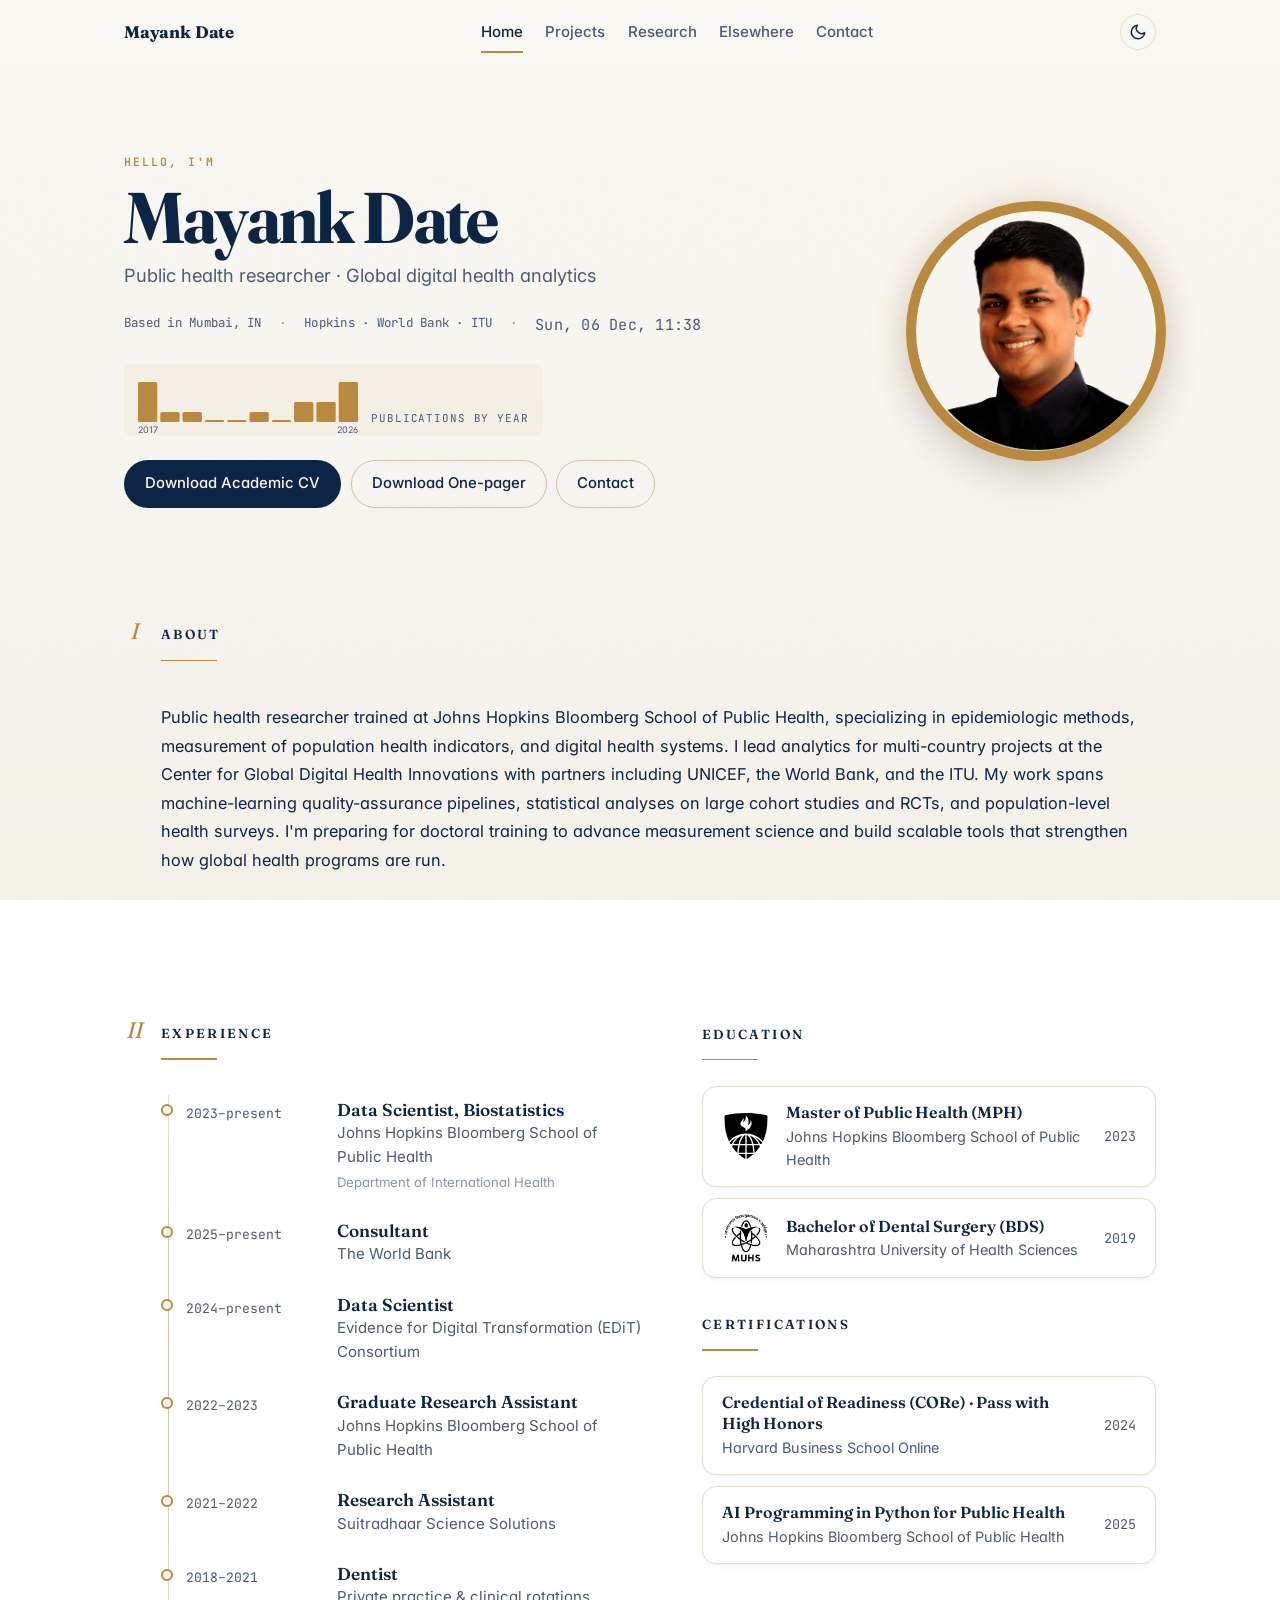
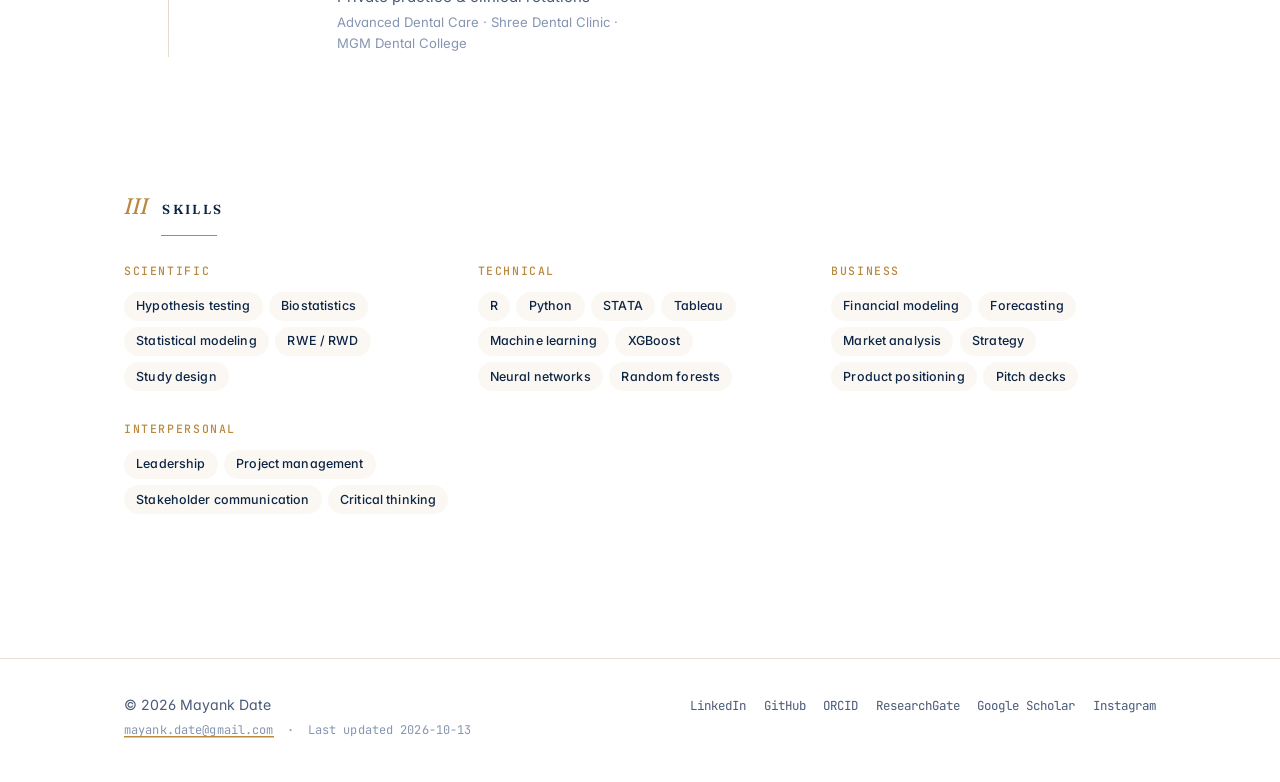
==== commit 799f82d0: "asset templates" ====
--- a/index.html
+++ b/index.html
@@ -265,7 +265,7 @@
         <div class="footer-meta">
           <a href="mailto:mayank.date@gmail.com">mayank.date@gmail.com</a>
           <span class="dot">·</span>
-          <span>Last updated 2026-10-12</span>
+          <span>Last updated 2026-10-13</span>
         </div>
       </div>
       <nav class="footer-socials" aria-label="Social">
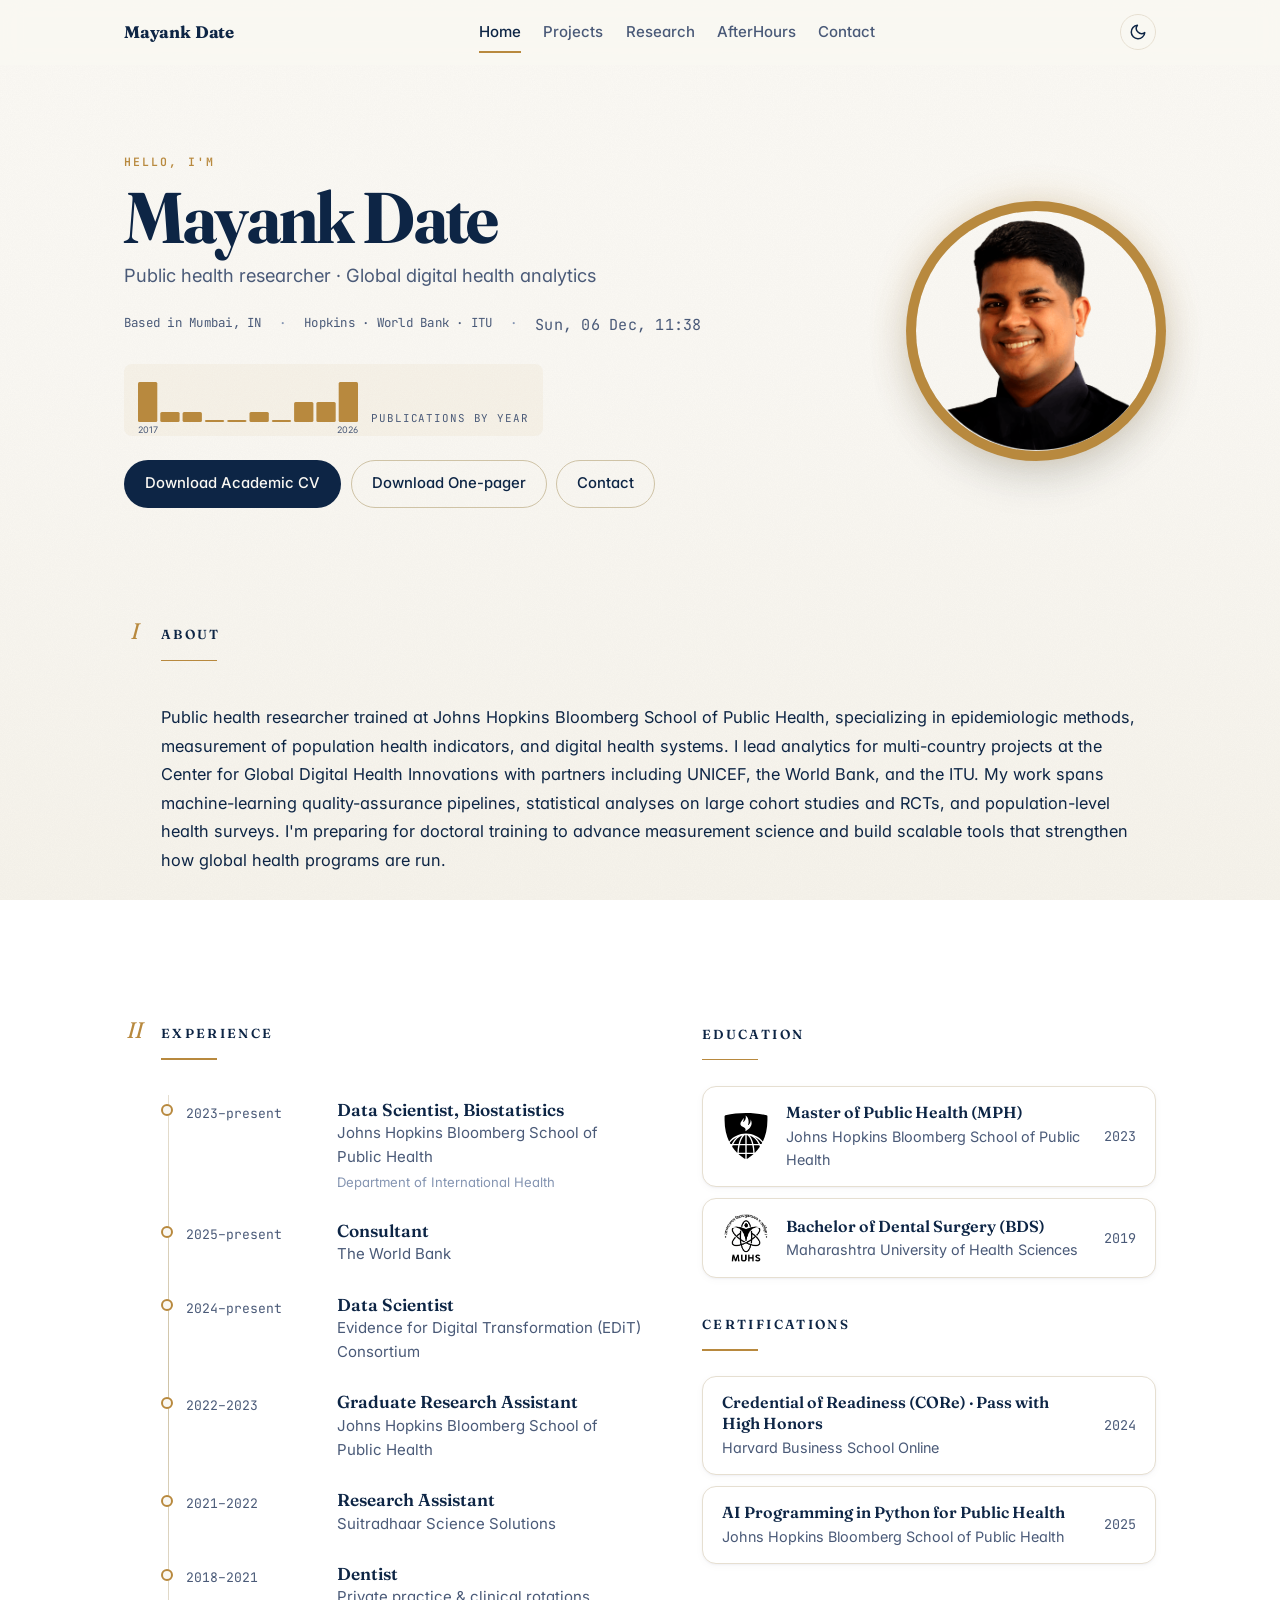
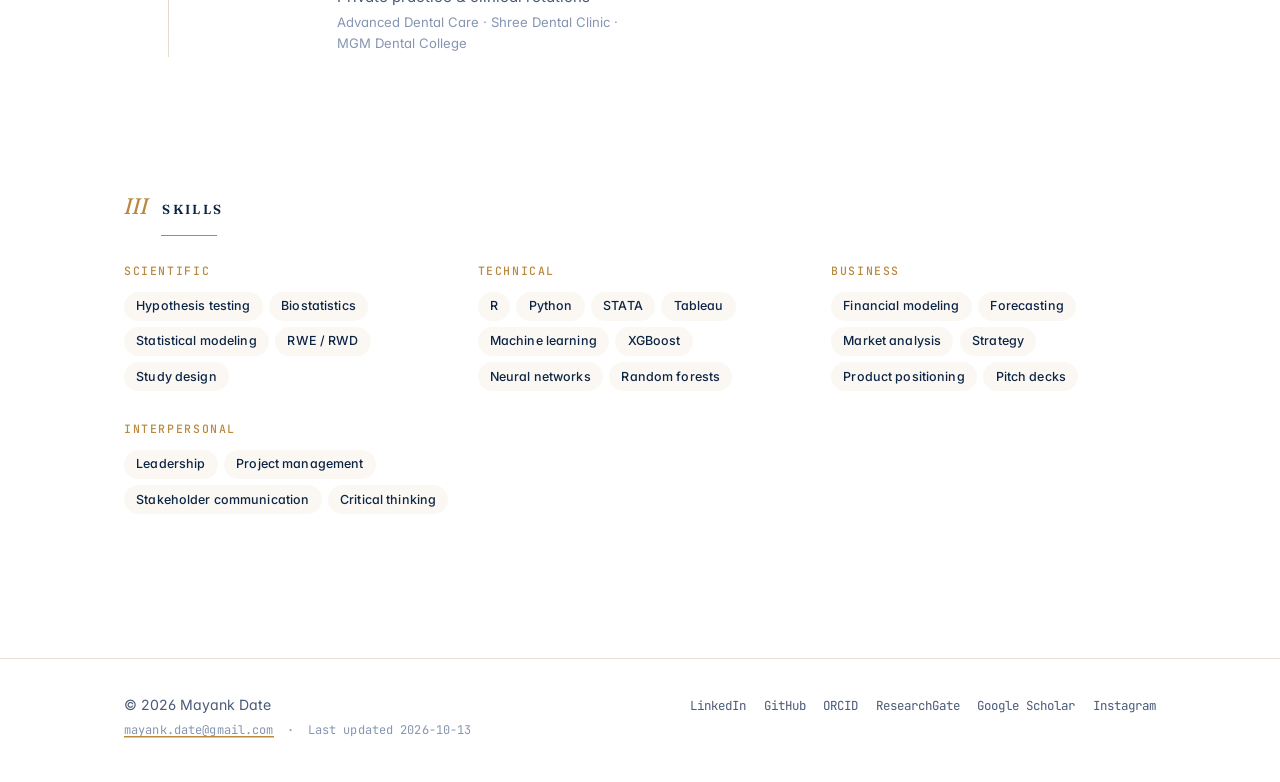
==== commit 404a0720: "Rename the pixel-cabin subsite Elsewhere -> AfterHours "AfterHours" reads more clearly as "who I am " ====
--- a/index.html
+++ b/index.html
@@ -45,7 +45,7 @@
         <a href="/" aria-current="page">Home</a>
         <a href="/projects.html" >Projects</a>
         <a href="/research.html" >Research</a>
-        <a href="/elsewhere.html" >Elsewhere</a>
+        <a href="/afterhours.html" >AfterHours</a>
         <a href="/contact.html" >Contact</a>
       </nav>
       <button class="theme-toggle" type="button" aria-label="Toggle color theme" title="Toggle color theme">
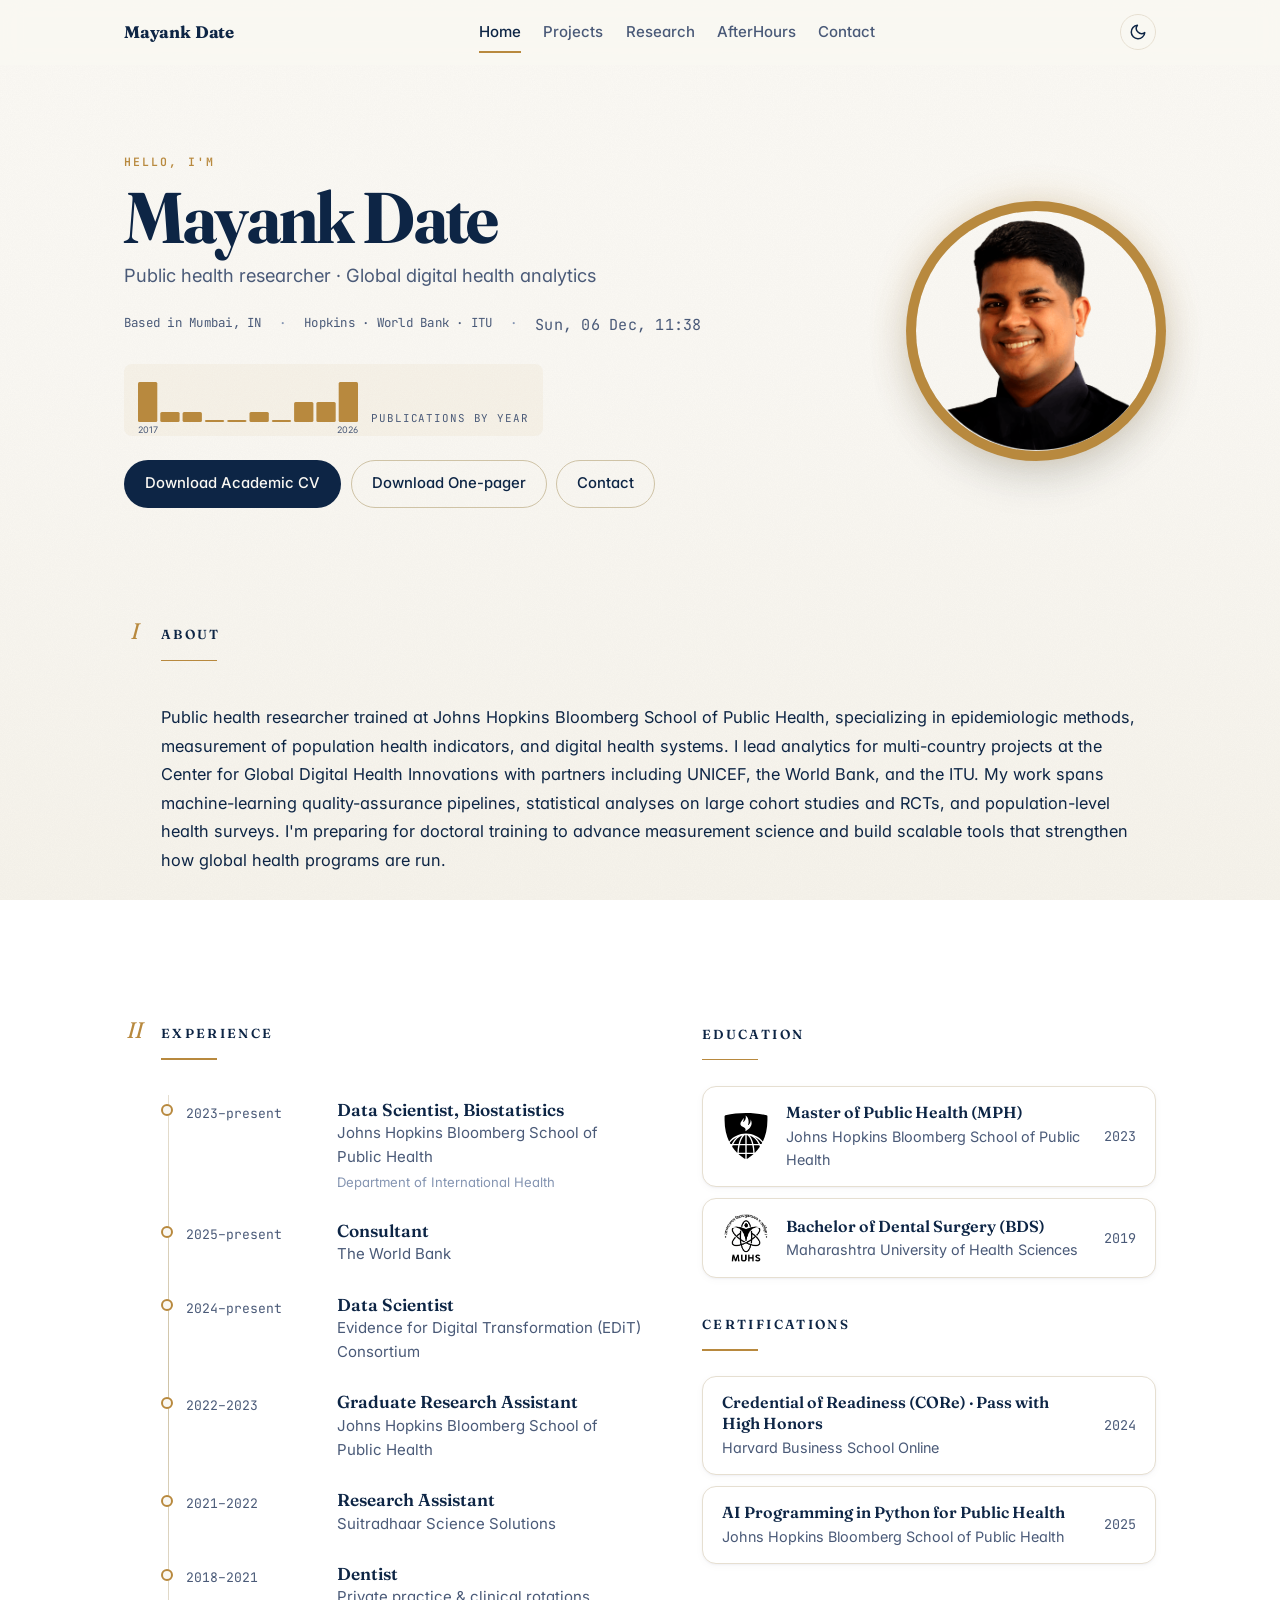
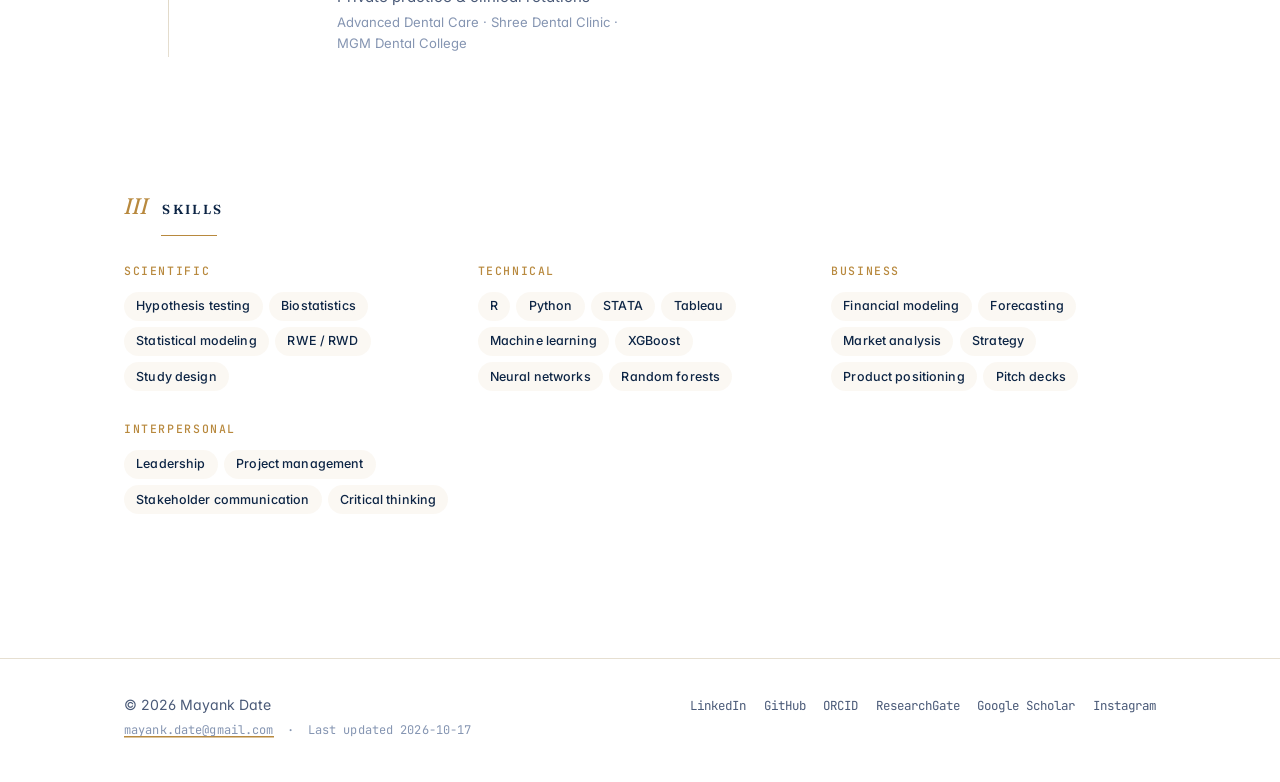
==== commit ab8dc8b8: "First painted pass" ====
--- a/index.html
+++ b/index.html
@@ -265,7 +265,7 @@
         <div class="footer-meta">
           <a href="mailto:mayank.date@gmail.com">mayank.date@gmail.com</a>
           <span class="dot">·</span>
-          <span>Last updated 2026-10-13</span>
+          <span>Last updated 2026-10-17</span>
         </div>
       </div>
       <nav class="footer-socials" aria-label="Social">
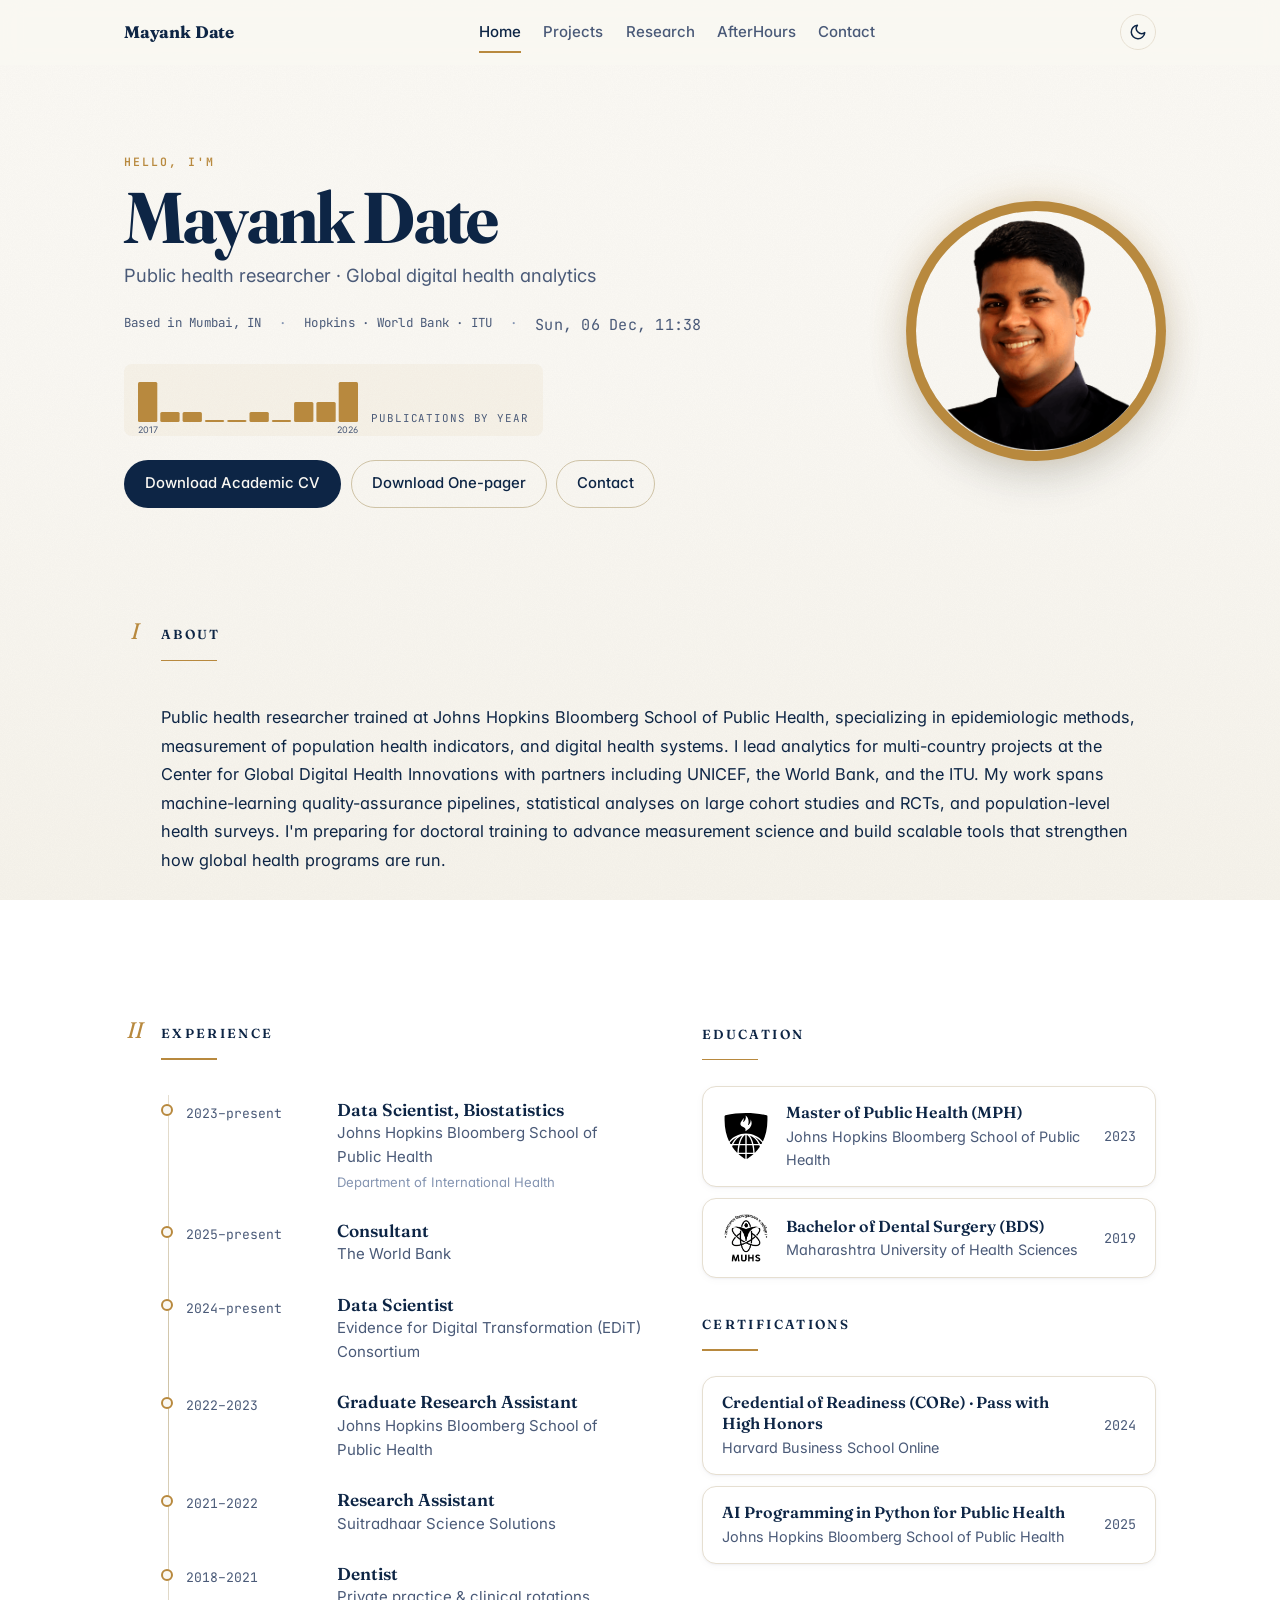
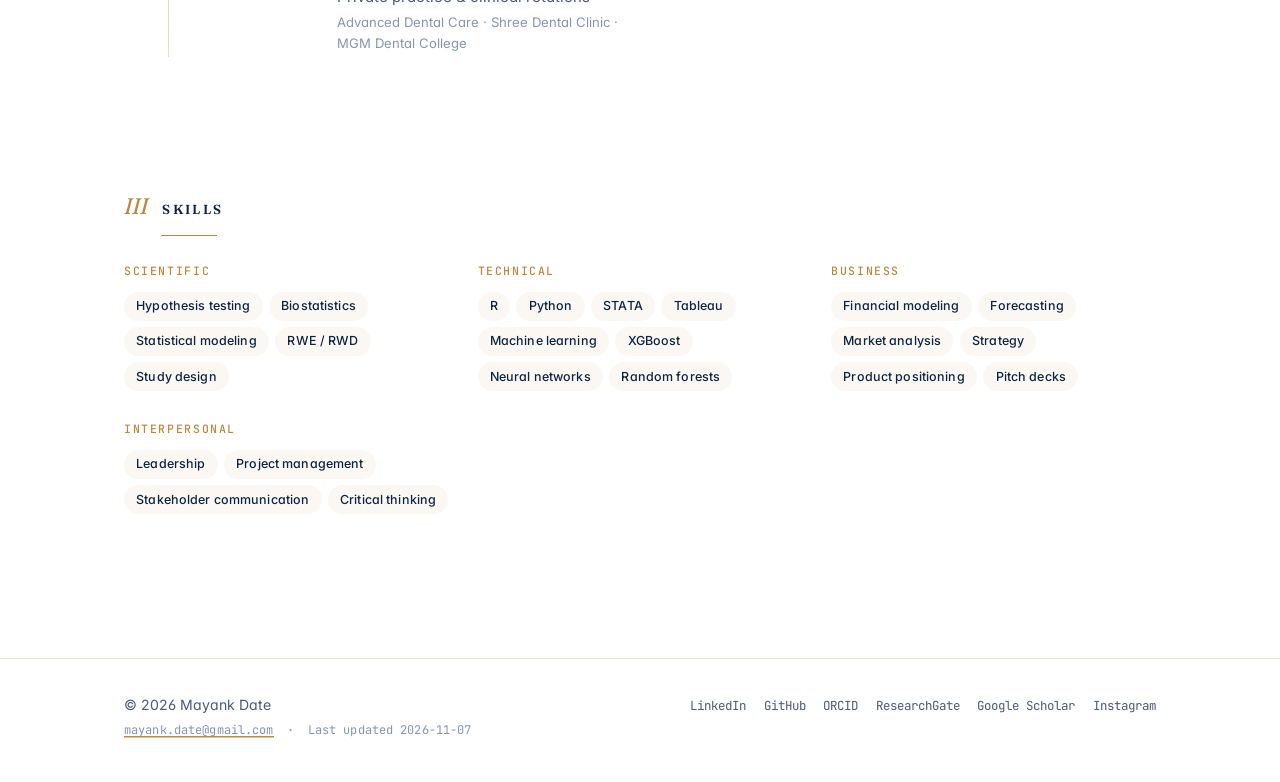
==== commit f12d962f: "pdated publication" ====
--- a/index.html
+++ b/index.html
@@ -265,7 +265,7 @@
         <div class="footer-meta">
           <a href="mailto:mayank.date@gmail.com">mayank.date@gmail.com</a>
           <span class="dot">·</span>
-          <span>Last updated 2026-10-17</span>
+          <span>Last updated 2026-11-07</span>
         </div>
       </div>
       <nav class="footer-socials" aria-label="Social">
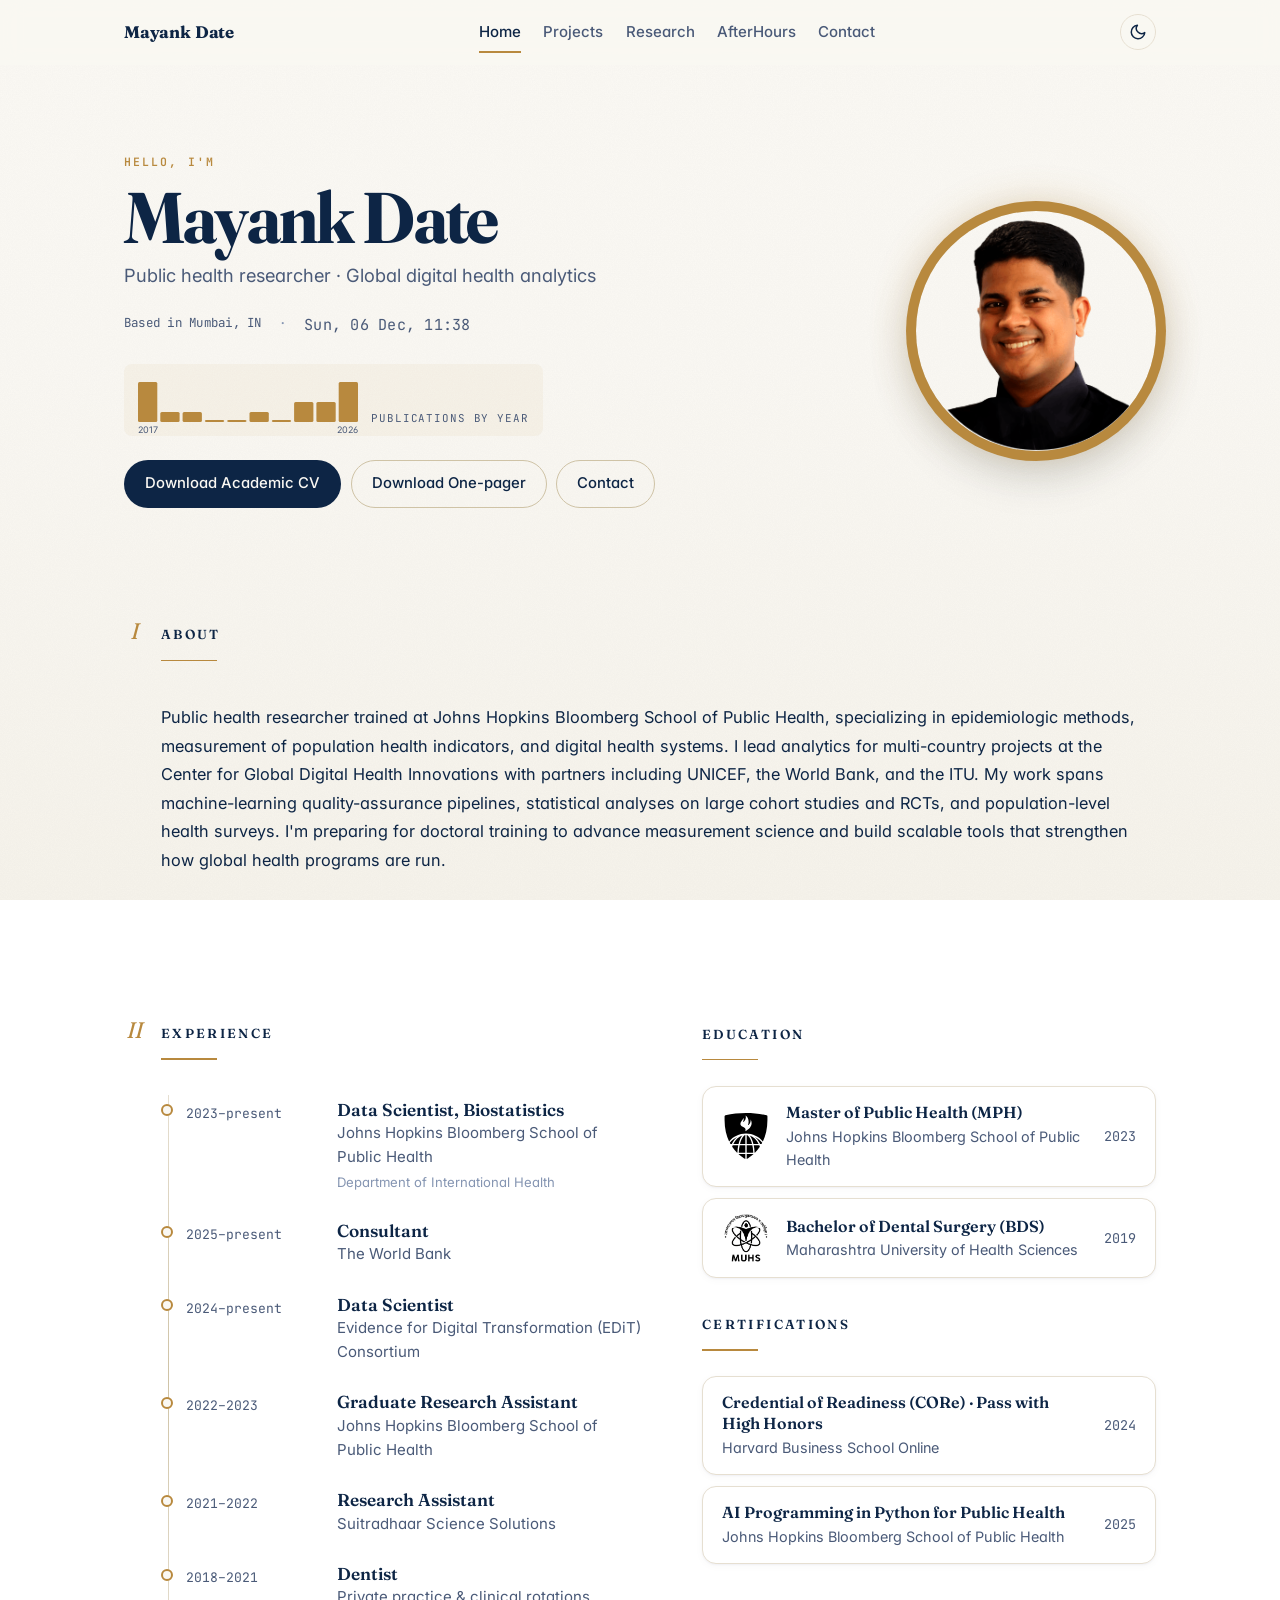
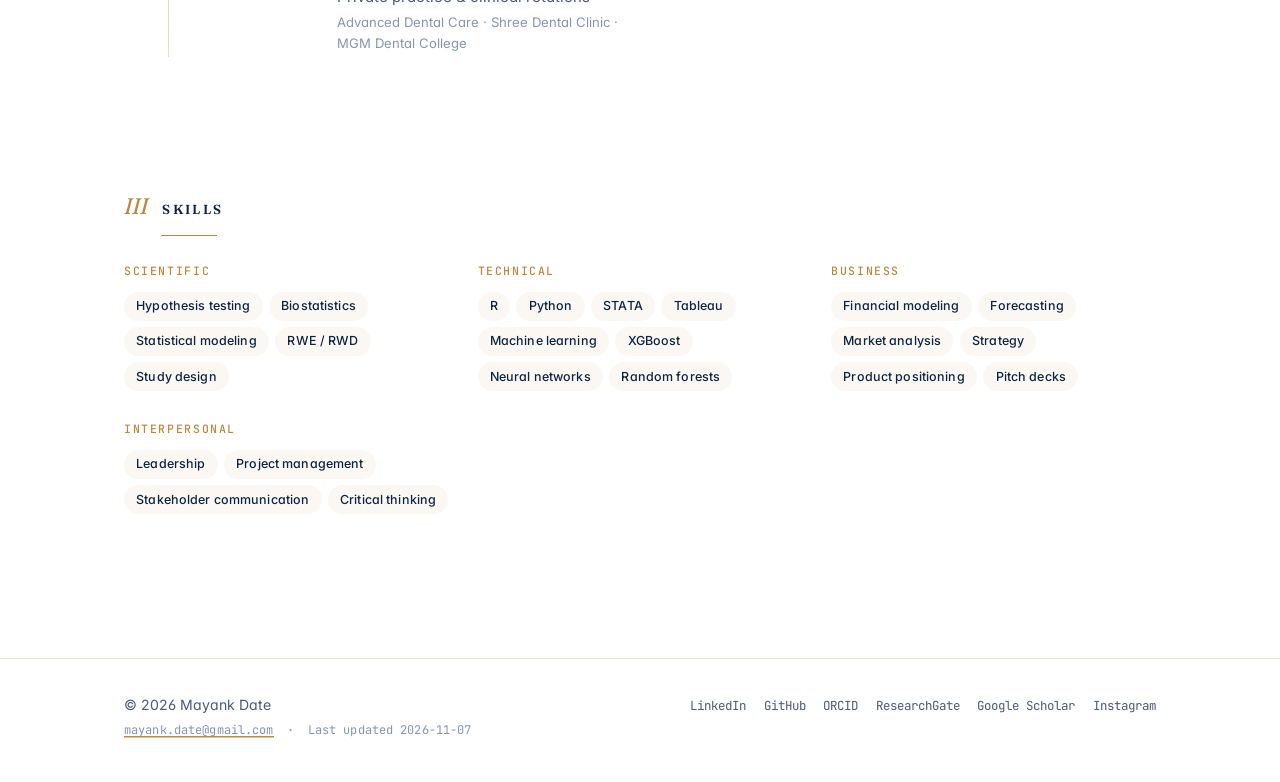
==== commit 1723893f: "Streamline config and fix stale site content - Merge config/tags.yaml into a `tags:` block at the to" ====
--- a/index.html
+++ b/index.html
@@ -64,8 +64,6 @@
     <p class="lede">Public health researcher · Global digital health analytics</p>
     <div class="hero-meta">
       <span>Based in Mumbai, IN</span>
-      <span class="dot">·</span>
-      <span>Hopkins · World Bank · ITU</span>
         <span class="dot">·</span>
         <span class="live-clock" data-tz="Asia/Kolkata">—</span>
     </div>
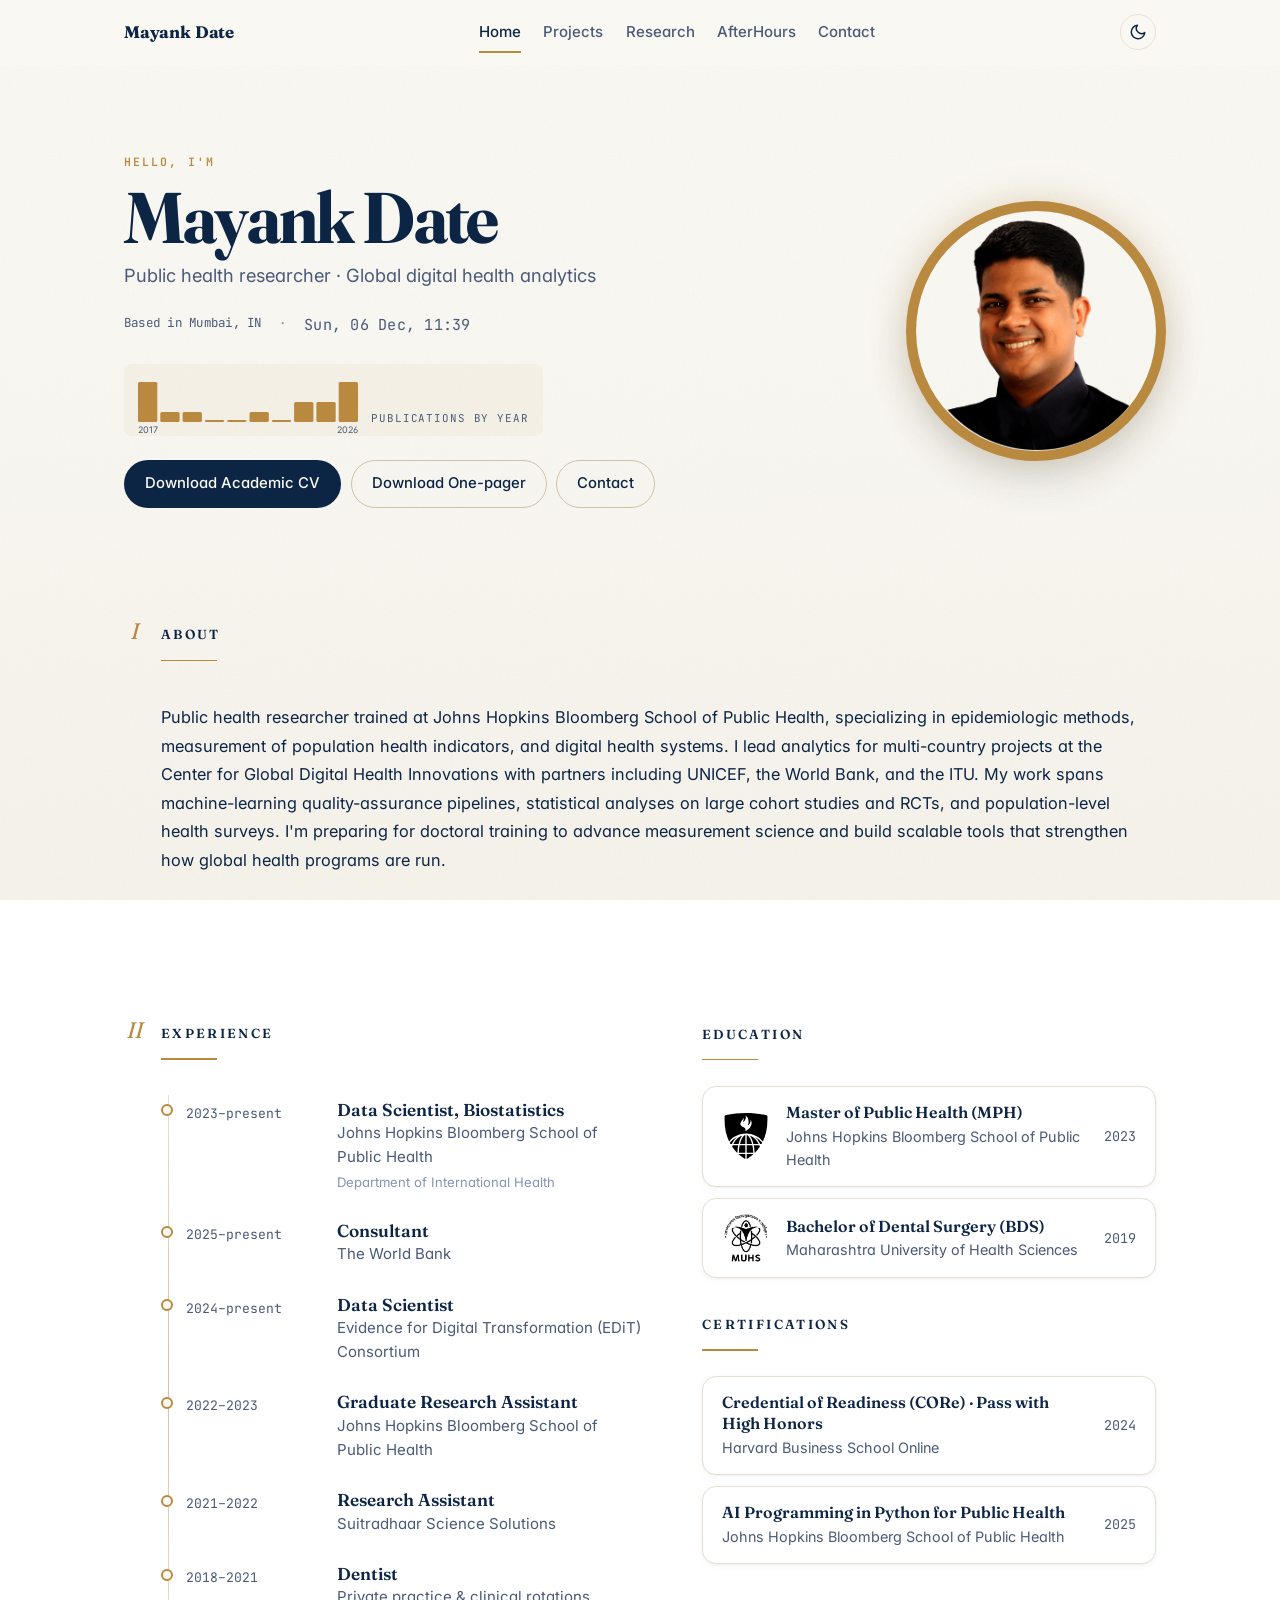
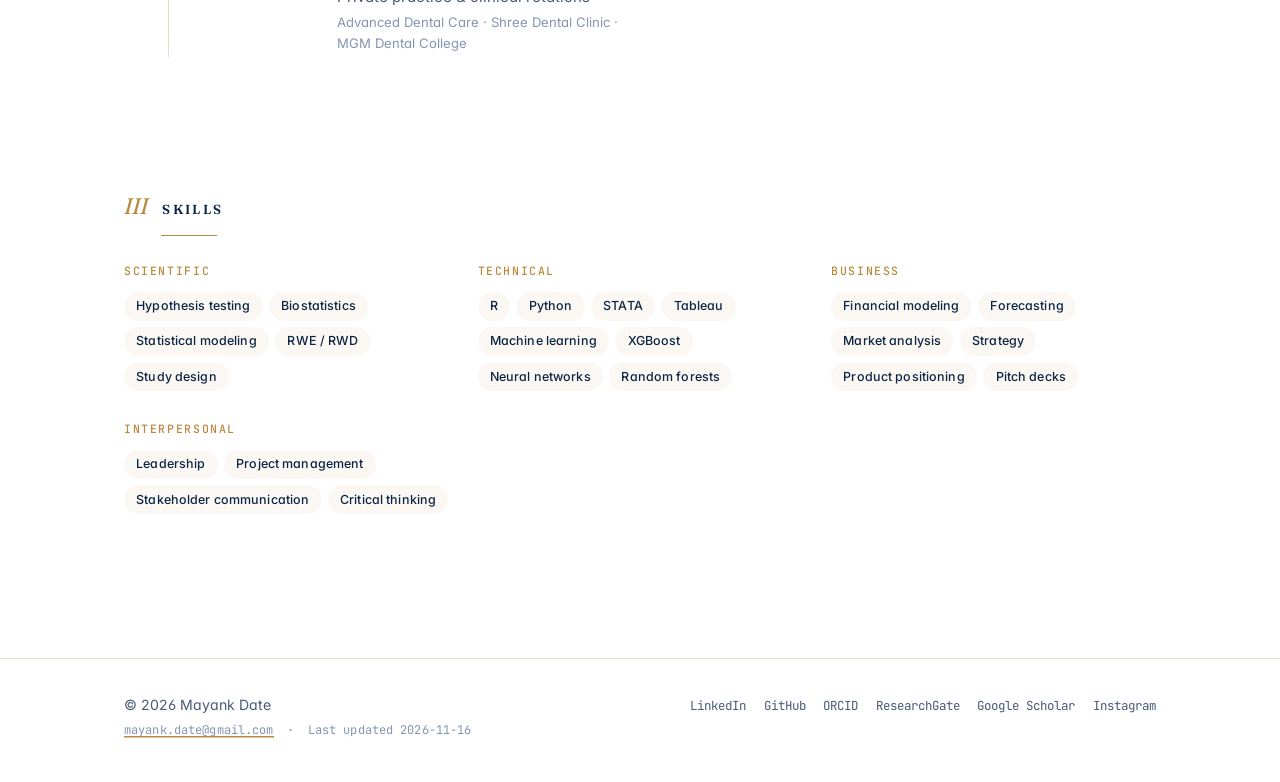
==== commit d21a71ae: "sync" ====
--- a/index.html
+++ b/index.html
@@ -263,7 +263,7 @@
         <div class="footer-meta">
           <a href="mailto:mayank.date@gmail.com">mayank.date@gmail.com</a>
           <span class="dot">·</span>
-          <span>Last updated 2026-11-07</span>
+          <span>Last updated 2026-11-16</span>
         </div>
       </div>
       <nav class="footer-socials" aria-label="Social">
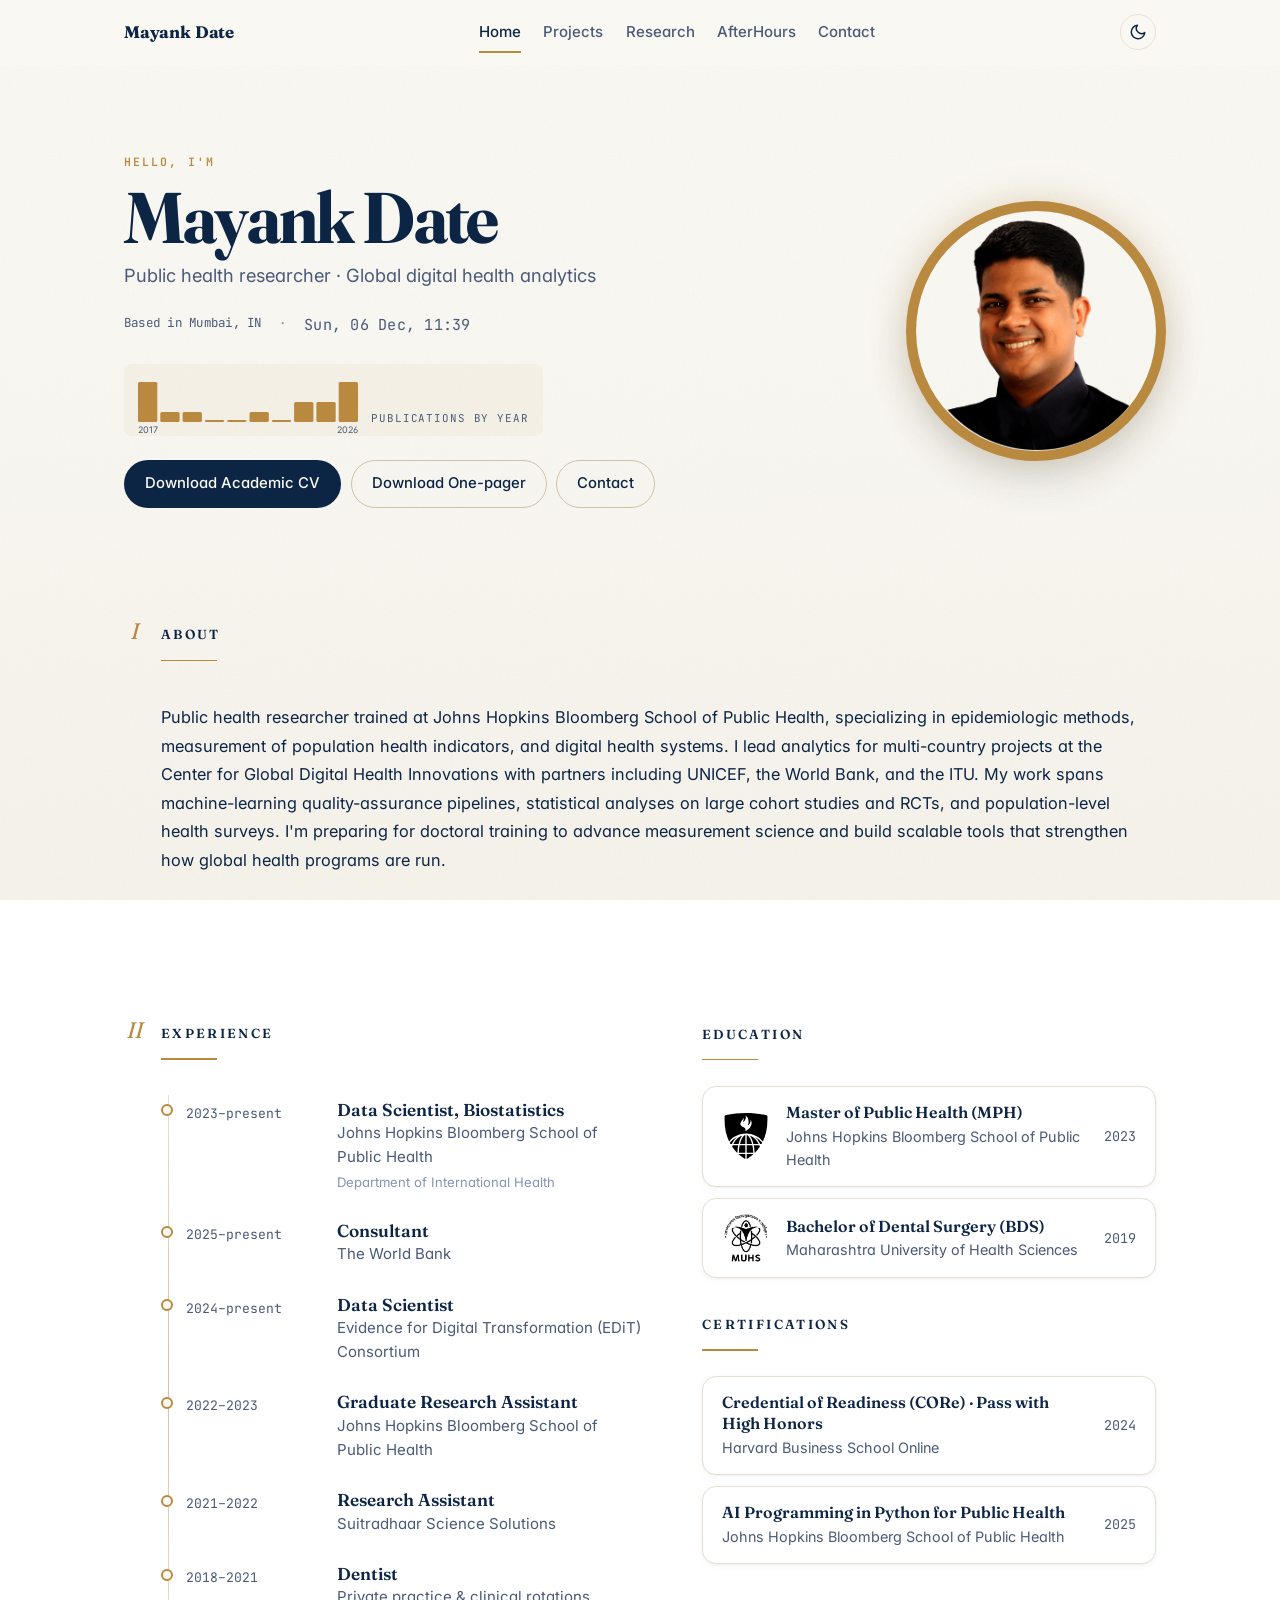
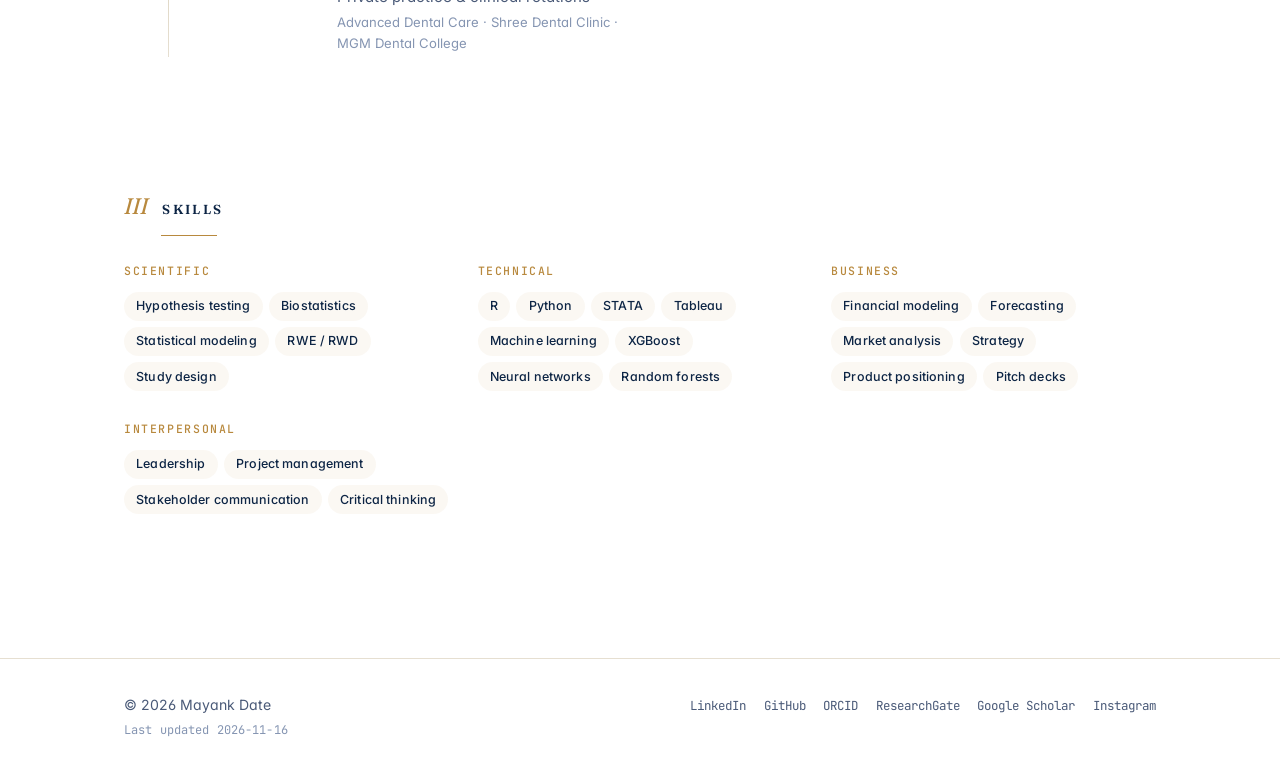
==== commit b7dc0a67: "Add show/hide toggles for emails and phones; keep them out of git Emails and phone numbers move to a" ====
--- a/index.html
+++ b/index.html
@@ -261,8 +261,6 @@
       <div class="footer-left">
         <div>&copy; 2026 Mayank Date</div>
         <div class="footer-meta">
-          <a href="mailto:mayank.date@gmail.com">mayank.date@gmail.com</a>
-          <span class="dot">·</span>
           <span>Last updated 2026-11-16</span>
         </div>
       </div>
